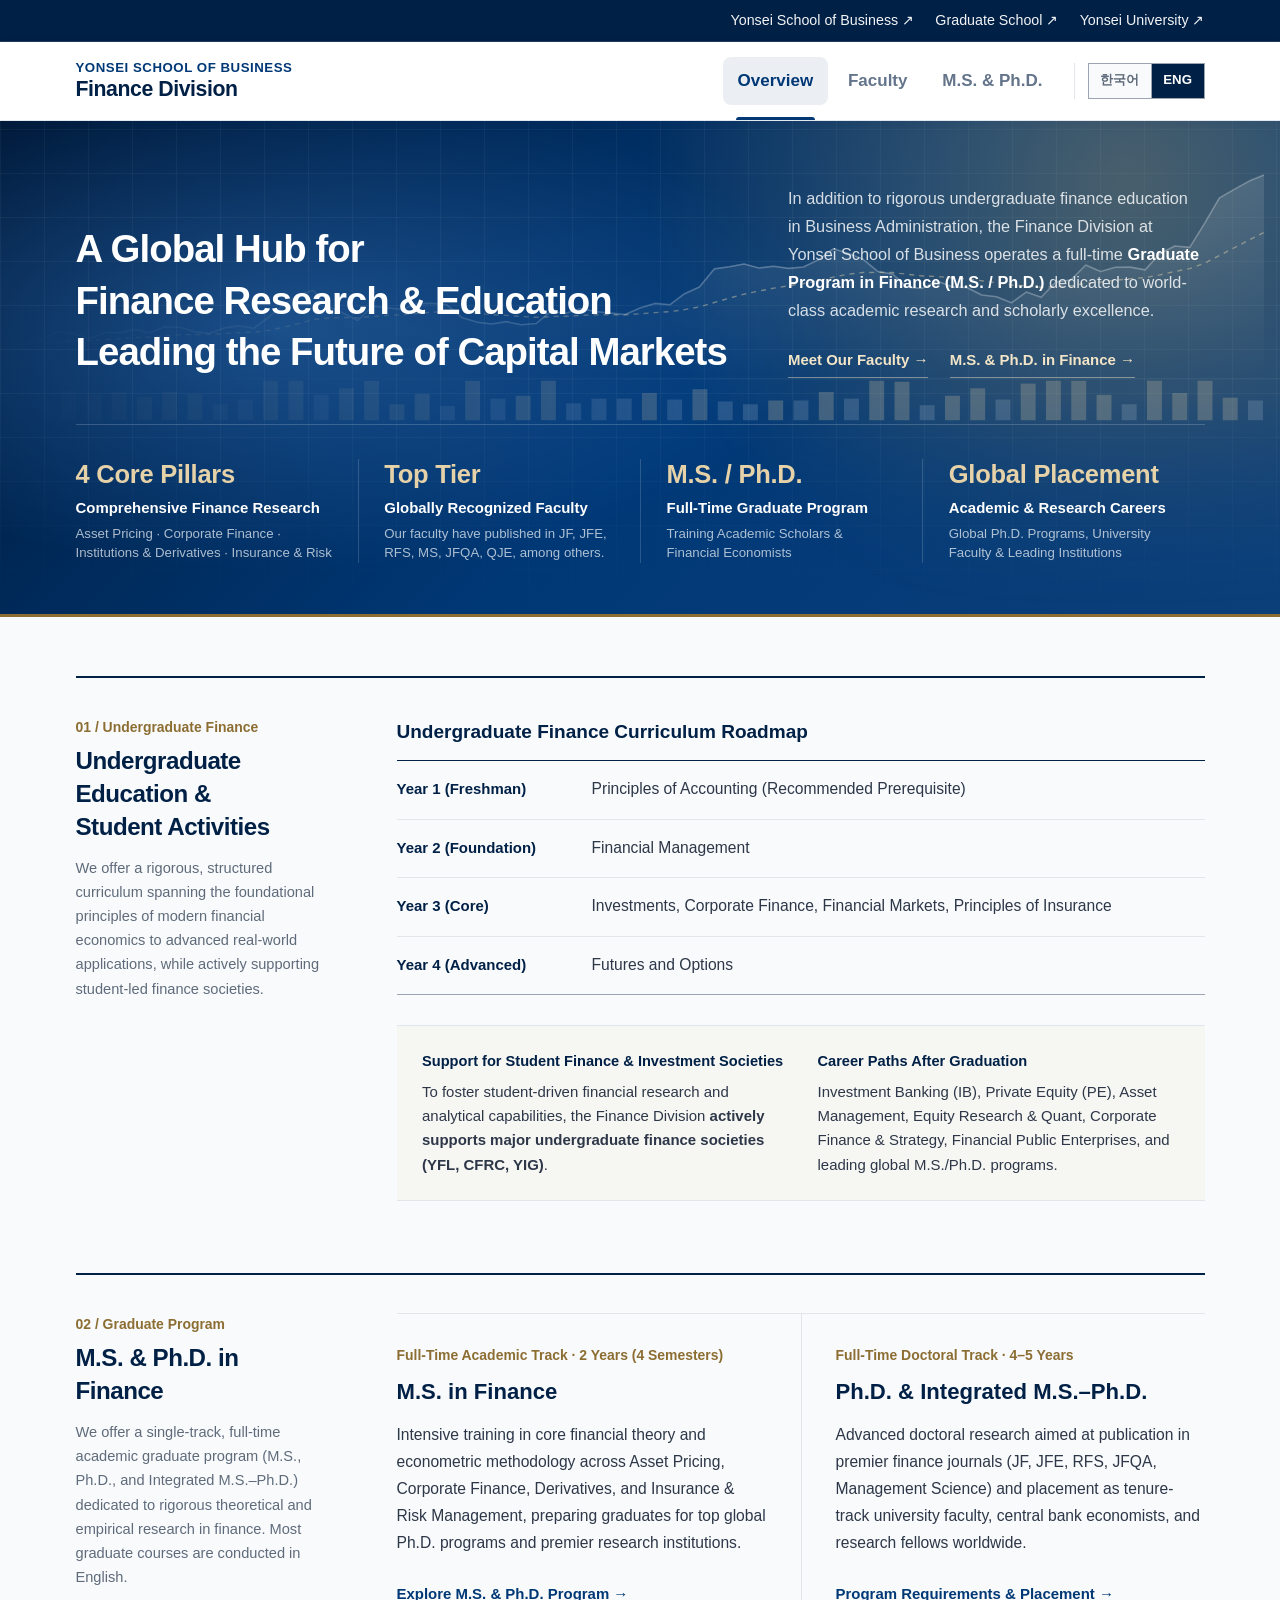
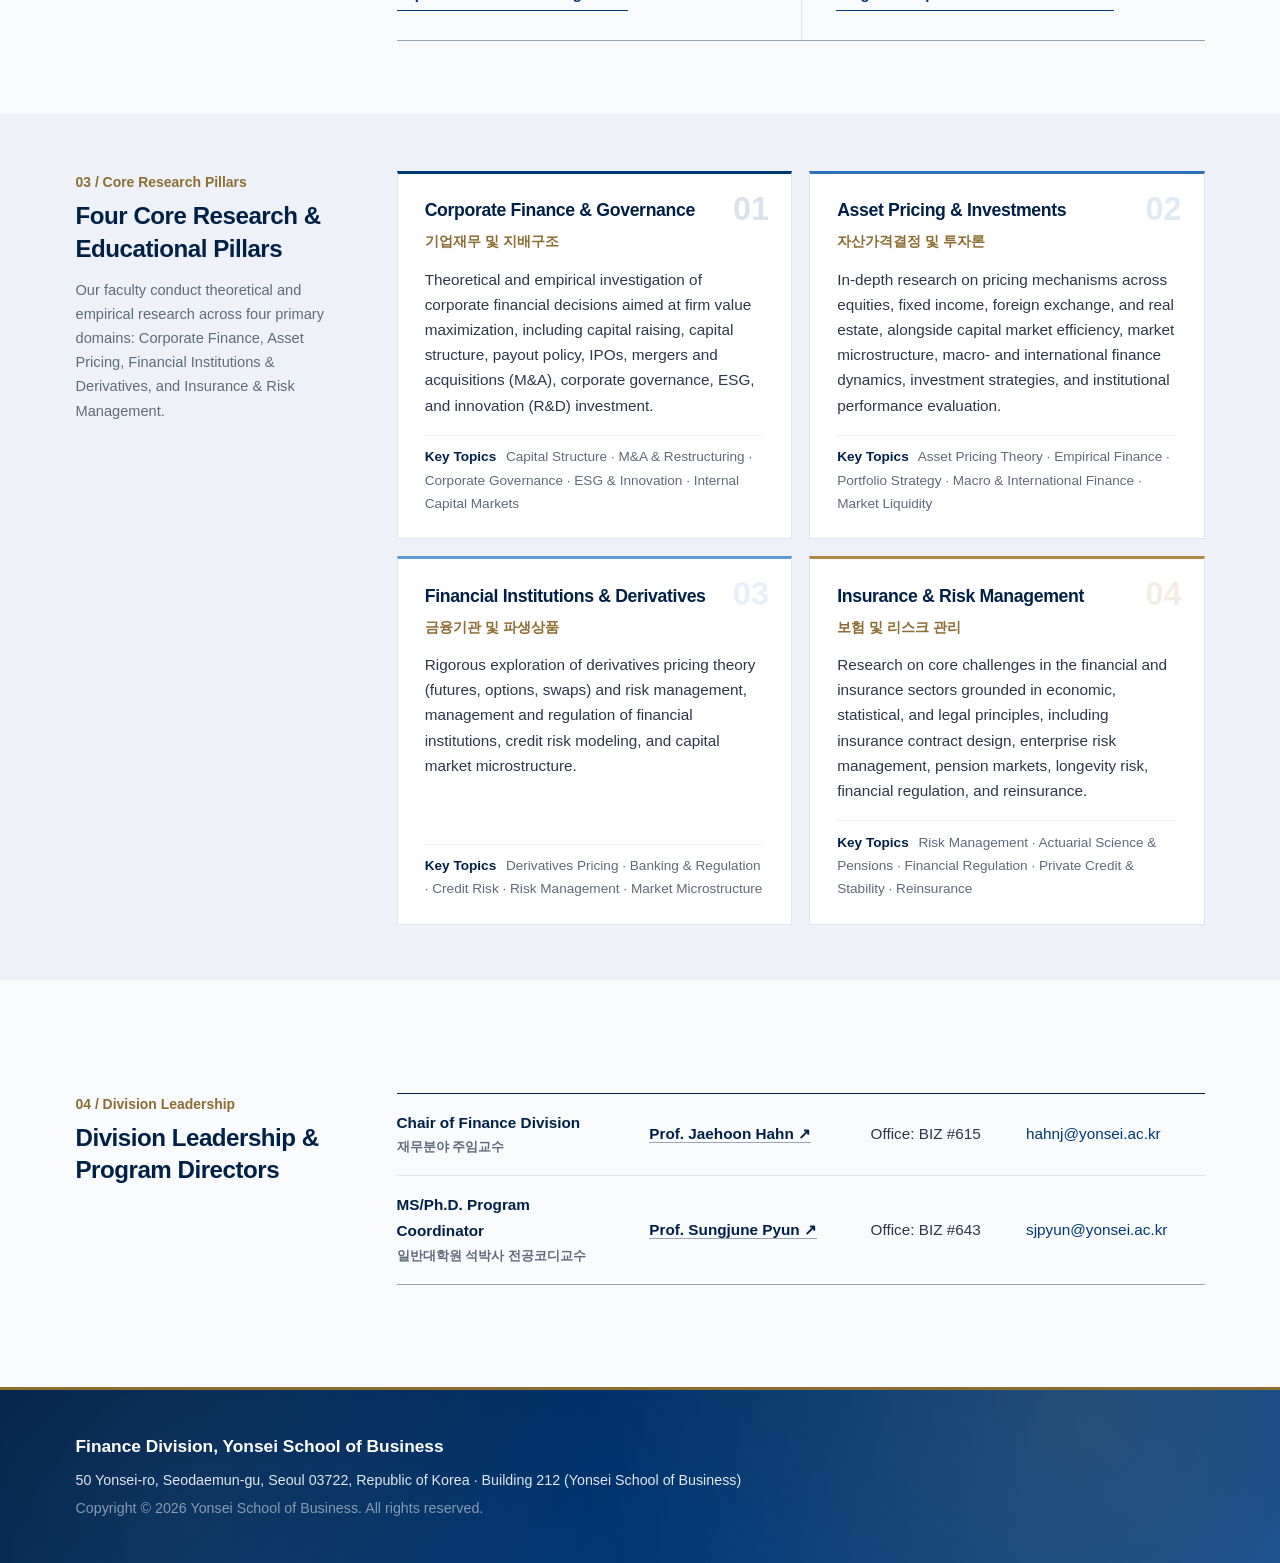
==== en/index.html @ c9956559 "Add files via upload" ====
<!DOCTYPE html>
<html lang="en">
<head>
  <meta charset="UTF-8" />
  <meta name="viewport" content="width=device-width, initial-scale=1.0" />
  <title>Finance Division | Yonsei School of Business (Yonsei University)</title>
  <meta name="description" content="Official portal of the Finance Division at Yonsei School of Business (Yonsei University) — World-class finance research, faculty directory, and full-time M.S. &amp; Ph.D. in Finance (MS Finance Yonsei)." />
  <meta name="keywords" content="Yonsei Finance Division, Yonsei School of Business Finance, MS Finance Yonsei, Yonsei MS in Finance, Yonsei Finance PhD, Finance Faculty Yonsei" />
  <meta name="naver-site-verification" content="b6fb8267f74a9ab36b6c451a6a168d857f753bd6" />
  <link rel="canonical" href="https://finance.yonsei.ac.kr/en/" />
  <link rel="alternate" hreflang="ko" href="https://finance.yonsei.ac.kr/" />
  <link rel="alternate" hreflang="en" href="https://finance.yonsei.ac.kr/en/" />
  <link rel="alternate" hreflang="x-default" href="https://finance.yonsei.ac.kr/" />
  <link rel="icon" type="image/png" href="../images/logo.png" />
  <link rel="apple-touch-icon" href="../images/logo.png" />
  <meta property="og:type" content="website" />
  <meta property="og:site_name" content="Finance Division · Yonsei School of Business" />
  <meta property="og:title" content="Finance Division | Yonsei School of Business (Yonsei University)" />
  <meta property="og:description" content="Official portal of the Finance Division at Yonsei School of Business — Finance Faculty Directory and M.S. &amp; Ph.D. in Finance." />
  <meta property="og:url" content="https://finance.yonsei.ac.kr/en/" />
  <meta property="og:image" content="https://finance.yonsei.ac.kr/images/logo.png" />
  <meta property="og:locale" content="en_US" />
  <meta property="og:locale:alternate" content="ko_KR" />
  <meta name="twitter:card" content="summary" />
  <meta name="twitter:title" content="Finance Division | Yonsei School of Business" />
  <meta name="twitter:description" content="Official portal of the Finance Division at Yonsei School of Business — Faculty and M.S. &amp; Ph.D. in Finance." />
  <meta name="twitter:image" content="https://finance.yonsei.ac.kr/images/logo.png" />
  <link rel="stylesheet" href="https://cdn.jsdelivr.net/gh/orioncactus/pretendard@v1.3.9/dist/web/variable/pretendardvariable-dynamic-subset.min.css" />
  <link rel="stylesheet" href="../assets/style.css?v=20261025-2" />
  <script type="application/ld+json">
{
  "@context": "https://schema.org",
  "@type": "EducationalOrganization",
  "@id": "https://finance.yonsei.ac.kr/#organization",
  "name": "연세대학교 경영대학 재무분야 (Finance Division, Yonsei School of Business)",
  "alternateName": [
    "Yonsei Finance Division",
    "Department of Finance, Yonsei School of Business",
    "연세대학교 경영대학 재무전공",
    "연세대 재무분야"
  ],
  "url": "https://finance.yonsei.ac.kr/",
  "logo": "https://finance.yonsei.ac.kr/images/logo.png",
  "address": {
    "@type": "PostalAddress",
    "streetAddress": "연세로 50 연세대학교 경영관(212동)",
    "addressLocality": "서대문구",
    "addressRegion": "서울특별시",
    "postalCode": "03722",
    "addressCountry": "KR"
  },
  "parentOrganization": {
    "@type": "CollegeOrUniversity",
    "name": "연세대학교 경영대학 (Yonsei School of Business)",
    "url": "https://ysb.yonsei.ac.kr"
  }
}
  </script>
</head>
<body>

  <!-- Top Utility Bar -->
  <div class="utility-bar">
    <div class="utility-container">
      <div class="utility-links">
        <a href="https://ysb.yonsei.ac.kr" target="_blank" rel="noopener">Yonsei School of Business ↗</a>
        <a href="https://ysb.yonsei.ac.kr/ysb/ms-phd/major.do" target="_blank" rel="noopener">Graduate School ↗</a>
        <a href="https://www.yonsei.ac.kr" target="_blank" rel="noopener">Yonsei University ↗</a>
      </div>
    </div>
  </div>

  <!-- Main Header & Navigation -->
  <header class="site-header">
    <div class="header-container">
      <a href="index.html" class="brand">
        <img src="../images/logo.png" alt="Yonsei School of Business Logo" class="brand-logo" onerror="this.style.display='none'" />
        <div class="brand-text">
          <span class="brand-school">Yonsei School of Business</span>
          <span class="brand-dept">Finance Division</span>
        </div>
      </a>

      <nav class="main-nav" aria-label="Main Navigation">
        <a href="index.html" class="nav-link active">Overview</a>
        <a href="faculty/index.html" class="nav-link">Faculty</a>
        <a href="ms-finance/index.html" class="nav-link">M.S. &amp; Ph.D.</a>
        <div class="header-lang-switch">
          <div class="lang-toggle-group" role="navigation" aria-label="Language Switcher">
            <a href="../index.html" class="lang-btn" id="btn-lang-ko" hreflang="ko">한국어</a>
            <a href="index.html" class="lang-btn active" id="btn-lang-en" hreflang="en">ENG</a>
          </div>
        </div>
      </nav>
    </div>
  </header>

  <!-- English Hero Banner -->
  <section id="hero-en" class="editorial-hero view-section active" lang="en">
    <div class="editorial-hero-inner">
      <div class="editorial-hero-grid">
        <div>
          <h1 class="hero-headline">
            A Global Hub for<br />Finance Research &amp; Education<br />Leading the Future of Capital Markets
          </h1>
        </div>
        <div>
          <p class="hero-lead">
            In addition to rigorous undergraduate finance education in Business Administration, the Finance Division at Yonsei School of Business operates a full-time
            <strong>Graduate Program in Finance (M.S. / Ph.D.)</strong> dedicated to world-class academic research and scholarly excellence.
          </p>
          <div class="hero-links">
            <a href="faculty/index.html" class="hero-link-item">Meet Our Faculty →</a>
            <a href="ms-finance/index.html" class="hero-link-item">M.S. &amp; Ph.D. in Finance →</a>
          </div>
        </div>
      </div>

      <!-- 4 Core Highlights Ledger Bar -->
      <div class="hero-ledger" id="hero-stats-en">
      <div class="ledger-item">
        <div class="ledger-figure">4 Core Pillars</div>
        <div class="ledger-title">Comprehensive Finance Research</div>
        <div class="ledger-meta">Asset Pricing · Corporate Finance · Institutions & Derivatives · Insurance & Risk</div>
      </div>
      <div class="ledger-item">
        <div class="ledger-figure">Top Tier</div>
        <div class="ledger-title">Globally Recognized Faculty</div>
        <div class="ledger-meta">Our faculty have published in JF, JFE, RFS, MS, JFQA, QJE, among others.</div>
      </div>
      <div class="ledger-item">
        <div class="ledger-figure">M.S. / Ph.D.</div>
        <div class="ledger-title">Full-Time Graduate Program</div>
        <div class="ledger-meta">Training Academic Scholars & Financial Economists</div>
      </div>
      <div class="ledger-item">
        <div class="ledger-figure">Global Placement</div>
        <div class="ledger-title">Academic & Research Careers</div>
        <div class="ledger-meta">Global Ph.D. Programs, University Faculty & Leading Institutions</div>
      </div></div>
    </div>
  </section>

  <!-- Main Content -->
  <main class="main-content">
    <div id="home-en" class="view-section active" lang="en">

      <!-- 01. Undergraduate Finance -->
      <section class="editorial-section">
        <div class="section-sidebar">
          <span class="section-num">01 / Undergraduate Finance</span>
          <h2 class="section-heading">Undergraduate Education &amp;<br />Student Activities</h2>
          <p class="section-note">
            We offer a rigorous, structured curriculum spanning the foundational principles of modern financial economics to advanced real-world applications, while actively supporting student-led finance societies.
          </p>
        </div>

        <div class="section-body">
          <h3 style="font-family:var(--font-serif); font-size:1.12rem; font-weight:700; color:var(--yonsei-navy); margin-bottom:0.65rem;">
            Undergraduate Finance Curriculum Roadmap
          </h3>
          <table class="curriculum-ledger">
            <tbody>
              <tr>
                <th>Year 1 (Freshman)</th>
                <td>Principles of Accounting (Recommended Prerequisite)</td>
              </tr>
              <tr>
                <th>Year 2 (Foundation)</th>
                <td>Financial Management</td>
              </tr>
              <tr>
                <th>Year 3 (Core)</th>
                <td>Investments, Corporate Finance, Financial Markets, Principles of Insurance</td>
              </tr>
              <tr>
                <th>Year 4 (Advanced)</th>
                <td>Futures and Options</td>
              </tr>
            </tbody>
          </table>

          <div class="ug-meta-grid">
            <div>
              <div class="ug-meta-title">Support for Student Finance &amp; Investment Societies</div>
              <p class="ug-meta-text">
                To foster student-driven financial research and analytical capabilities, the Finance Division <strong>actively supports major undergraduate finance societies (YFL, CFRC, YIG)</strong>.
              </p>
            </div>
            <div>
              <div class="ug-meta-title">Career Paths After Graduation</div>
              <p class="ug-meta-text">
                Investment Banking (IB), Private Equity (PE), Asset Management, Equity Research &amp; Quant, Corporate Finance &amp; Strategy, Financial Public Enterprises, and leading global M.S./Ph.D. programs.
              </p>
            </div>
          </div>
        </div>
      </section>

      <!-- 02. Graduate Program in Finance -->
      <section class="editorial-section">
        <div class="section-sidebar">
          <span class="section-num">02 / Graduate Program</span>
          <h2 class="section-heading">M.S. &amp; Ph.D. in Finance</h2>
          <p class="section-note">
            We offer a single-track, full-time academic graduate program (M.S., Ph.D., and Integrated M.S.–Ph.D.) dedicated to rigorous theoretical and empirical research in finance. Most graduate courses are conducted in English.
          </p>
        </div>

        <div class="section-body">
          <div class="grad-split">
            <div class="grad-col">
              <div>
                <div class="grad-track-label">Full-Time Academic Track · 2 Years (4 Semesters)</div>
                <h3 class="grad-title">M.S. in Finance</h3>
                <p class="grad-desc">
                  Intensive training in core financial theory and econometric methodology across Asset Pricing, Corporate Finance, Derivatives, and Insurance &amp; Risk Management, preparing graduates for top global Ph.D. programs and premier research institutions.
                </p>
              </div>
              <div>
                <a href="ms-finance/index.html" class="editorial-link">Explore M.S. &amp; Ph.D. Program →</a>
              </div>
            </div>

            <div class="grad-col">
              <div>
                <div class="grad-track-label">Full-Time Doctoral Track · 4–5 Years</div>
                <h3 class="grad-title">Ph.D. &amp; Integrated M.S.–Ph.D.</h3>
                <p class="grad-desc">
                  Advanced doctoral research aimed at publication in premier finance journals (JF, JFE, RFS, JFQA, Management Science) and placement as tenure-track university faculty, central bank economists, and research fellows worldwide.
                </p>
              </div>
              <div>
                <a href="ms-finance/index.html" class="editorial-link">Program Requirements &amp; Placement →</a>
              </div>
            </div>
          </div>
        </div>
      </section>

      <!-- 03. Core Research Pillars -->
      <section class="editorial-section section-band">
        <div class="section-sidebar">
          <span class="section-num">03 / Core Research Pillars</span>
          <h2 class="section-heading">Four Core Research &amp;<br />Educational Pillars</h2>
          <p class="section-note">
            Our faculty conduct theoretical and empirical research across four primary domains: Corporate Finance, Asset Pricing, Financial Institutions &amp; Derivatives, and Insurance &amp; Risk Management.
          </p>
        </div>

        <div class="section-body">
          <div class="pillars-matrix" id="research-pillars-en">
      <div class="pillar-cell">
        <div>
          <h3 class="pillar-cell-title">Corporate Finance & Governance</h3>
          <div class="pillar-cell-en">기업재무 및 지배구조</div>
          <p class="pillar-cell-desc">Theoretical and empirical investigation of corporate financial decisions aimed at firm value maximization, including capital raising, capital structure, payout policy, IPOs, mergers and acquisitions (M&A), corporate governance, ESG, and innovation (R&D) investment.</p>
        </div>
        <div class="pillar-keywords">
          <strong>Key Topics</strong> Capital Structure · M&A & Restructuring · Corporate Governance · ESG & Innovation · Internal Capital Markets
        </div>
      </div>
      <div class="pillar-cell">
        <div>
          <h3 class="pillar-cell-title">Asset Pricing & Investments</h3>
          <div class="pillar-cell-en">자산가격결정 및 투자론</div>
          <p class="pillar-cell-desc">In-depth research on pricing mechanisms across equities, fixed income, foreign exchange, and real estate, alongside capital market efficiency, market microstructure, macro- and international finance dynamics, investment strategies, and institutional performance evaluation.</p>
        </div>
        <div class="pillar-keywords">
          <strong>Key Topics</strong> Asset Pricing Theory · Empirical Finance · Portfolio Strategy · Macro & International Finance · Market Liquidity
        </div>
      </div>
      <div class="pillar-cell">
        <div>
          <h3 class="pillar-cell-title">Financial Institutions & Derivatives</h3>
          <div class="pillar-cell-en">금융기관 및 파생상품</div>
          <p class="pillar-cell-desc">Rigorous exploration of derivatives pricing theory (futures, options, swaps) and risk management, management and regulation of financial institutions, credit risk modeling, and capital market microstructure.</p>
        </div>
        <div class="pillar-keywords">
          <strong>Key Topics</strong> Derivatives Pricing · Banking & Regulation · Credit Risk · Risk Management · Market Microstructure
        </div>
      </div>
      <div class="pillar-cell">
        <div>
          <h3 class="pillar-cell-title">Insurance & Risk Management</h3>
          <div class="pillar-cell-en">보험 및 리스크 관리</div>
          <p class="pillar-cell-desc">Research on core challenges in the financial and insurance sectors grounded in economic, statistical, and legal principles, including insurance contract design, enterprise risk management, pension markets, longevity risk, financial regulation, and reinsurance.</p>
        </div>
        <div class="pillar-keywords">
          <strong>Key Topics</strong> Risk Management · Actuarial Science & Pensions · Financial Regulation · Private Credit & Stability · Reinsurance
        </div>
      </div></div>
        </div>
      </section>

      <!-- 04. Division Leadership -->
      <section class="editorial-section" style="margin-bottom: 1rem;">
        <div class="section-sidebar">
          <span class="section-num">04 / Division Leadership</span>
          <h2 class="section-heading">Division Leadership &amp;<br />Program Directors</h2>
        </div>

        <div class="section-body">
          <table class="leadership-table">
            <tbody id="leadership-tbody-en">
      <tr>
        <th>
          Chair of Finance Division
          <span>재무분야 주임교수</span>
        </th>
        <td style="font-weight:700; color:var(--yonsei-navy);">
          <a href="https://ysb.yonsei.ac.kr/ysb/faculty/finance.do?mode=view&articleNo=22024" target="_blank" rel="noopener" style="border-bottom:1px solid var(--rule-medium);">Prof. Jaehoon Hahn ↗</a>
        </td>
        <td>Office: BIZ #615</td>
        <td><a href="javascript:void(0)" class="eml-protect" data-u="aGFobmo=" data-d="eW9uc2VpLmFjLmty" style="color:var(--yonsei-blue);" title="Send Email"><span class="eml-text">Email</span></a></td>
      </tr>
      <tr>
        <th>
          MS/Ph.D. Program Coordinator
          <span>일반대학원 석박사 전공코디교수</span>
        </th>
        <td style="font-weight:700; color:var(--yonsei-navy);">
          <a href="https://sjpyun.github.io/" target="_blank" rel="noopener" style="border-bottom:1px solid var(--rule-medium);">Prof. Sungjune Pyun ↗</a>
        </td>
        <td>Office: BIZ #643</td>
        <td><a href="javascript:void(0)" class="eml-protect" data-u="c2pweXVu" data-d="eW9uc2VpLmFjLmty" style="color:var(--yonsei-blue);" title="Send Email"><span class="eml-text">Email</span></a></td>
      </tr></tbody>
          </table>
        </div>
      </section>

    </div>
  </main>

  <!-- Footer -->
  <footer class="site-footer">
    <div class="footer-container">
      <div>
        <div style="font-family:var(--font-serif); font-size:1.02rem; font-weight:700; color:#ffffff; margin-bottom:0.35rem;">
          Finance Division, Yonsei School of Business
        </div>
        <p style="margin-bottom:0.2rem;">50 Yonsei-ro, Seodaemun-gu, Seoul 03722, Republic of Korea · Building 212 (Yonsei School of Business)</p>
        <p style="color:rgba(255,255,255,0.5);">Copyright © 2026 Yonsei School of Business. All rights reserved.</p>
      </div>
    </div>
  </footer>

  <script src="../assets/data.js?v=20261025-2"></script>
  <script src="../assets/app.js?v=20261025-2"></script>
</body>
</html>
---- assets/style.css ----
/* ==========================================================================
   연세대학교 경영대학 재무분야 (Yonsei School of Business - Finance Division)
   Authentic Academic & Editorial Design System
   ========================================================================== */

:root {
  --yonsei-navy: #002046;
  --yonsei-blue: #003876;
  --yonsei-blue-muted: #1d4f82;
  --yonsei-gold: #8c6d32;
  --yonsei-gold-border: #c5b38a;
  --yonsei-gold-bg: #f9f7f2;

  --bg-paper: #f8fafc;
  --bg-warm: #f6f6f3;
  --bg-tint: #f1f4f8;

  --text-ink: #111827;
  --text-body: #2d3748;
  --text-muted: #5f6b7a;
  --text-light: #7b8794;

  --rule-heavy: #002046;
  --rule-medium: #9aa5b1;
  --rule-light: #e2e6ea;

  --font-sans: "Pretendard Variable", Pretendard, -apple-system, BlinkMacSystemFont, "Malgun Gothic", sans-serif;
  --font-serif: "Pretendard Variable", Pretendard, -apple-system, BlinkMacSystemFont, "Malgun Gothic", sans-serif;
  --font-en-serif: "Pretendard Variable", Pretendard, -apple-system, BlinkMacSystemFont, "Malgun Gothic", sans-serif;
  --font-mono: "SFMono-Regular", Consolas, "Liberation Mono", Menlo, monospace;

  --max-width: 1180px;
}

* {
  box-sizing: border-box;
  margin: 0;
  padding: 0;
}

html {
  scroll-behavior: smooth;
  font-size: 17px;
}

body {
  font-family: var(--font-sans);
  color: var(--text-ink);
  background-color: var(--bg-paper);
  line-height: 1.72;
  -webkit-font-smoothing: antialiased;
  word-break: keep-all;
}

a {
  color: inherit;
  text-decoration: none;
}

ul, ol {
  list-style: none;
}

/* --------------------------------------------------------------------------
   Version Switcher Banner (비교 확인용 상단 안내 바)
   -------------------------------------------------------------------------- */
.design-preview-bar {
  background: #1a1f2c;
  color: #e2e8f0;
  font-size: 0.78rem;
  padding: 0.4rem 1.5rem;
  border-bottom: 1px solid #2d3748;
}

.design-preview-inner {
  max-width: var(--max-width);
  margin: 0 auto;
  display: flex;
  justify-content: space-between;
  align-items: center;
  flex-wrap: wrap;
  gap: 0.5rem;
  white-space: nowrap;
}

.design-switch-links {
  display: flex;
  align-items: center;
  gap: 0.75rem;
}

.design-switch-links a {
  color: #cbd5e1;
  padding: 0.15rem 0.55rem;
  border: 1px solid rgba(255, 255, 255, 0.2);
  font-size: 0.75rem;
}

.design-switch-links a.active {
  background: #ffffff;
  color: #111827;
  font-weight: 700;
  border-color: #ffffff;
}

/* --------------------------------------------------------------------------
   1. Top Institutional Utility Bar
   -------------------------------------------------------------------------- */
.utility-bar {
  background-color: var(--yonsei-navy);
  color: rgba(255, 255, 255, 0.82);
  font-size: 0.84rem;
  border-bottom: 1px solid rgba(255, 255, 255, 0.12);
}

.utility-container {
  max-width: var(--max-width);
  margin: 0 auto;
  padding: 0.48rem 1.5rem;
  display: flex;
  justify-content: flex-end;
  align-items: center;
  flex-wrap: wrap;
  gap: 0.5rem;
  white-space: nowrap;
}

.utility-links {
  display: flex;
  gap: 1.25rem;
  flex-wrap: wrap;
  margin-left: auto;
}

.utility-links a {
  color: rgba(255, 255, 255, 0.95);
  transition: color 0.15s ease;
  font-weight: 500;
}

.utility-links a:hover {
  color: #ffffff;
  text-decoration: underline;
}

/* --------------------------------------------------------------------------
   2. Main Header & Navigation (Aligned with Option A)
   -------------------------------------------------------------------------- */
.site-header {
  background: rgba(255, 255, 255, 0.95);
  backdrop-filter: blur(12px);
  border-bottom: 1px solid var(--border-color, #e2e8f0);
  box-shadow: 0 2px 12px rgba(0, 34, 75, 0.05);
  position: sticky;
  top: 0;
  z-index: 100;
}

.header-container {
  max-width: var(--max-width);
  margin: 0 auto;
  padding: 0.875rem 1.5rem;
  display: flex;
  justify-content: space-between;
  align-items: center;
  gap: 1rem;
}

.brand {
  display: flex;
  align-items: center;
  gap: 0.875rem;
  flex-shrink: 0;
}

.brand-logo {
  height: 52px;
  width: auto;
  object-fit: contain;
}

.brand-text {
  display: flex;
  flex-direction: column;
  justify-content: center;
  gap: 0.08rem;
}

.brand-school {
  font-family: inherit;
  font-size: 0.78rem;
  font-weight: 600;
  line-height: 1.15;
  color: var(--yonsei-blue);
  letter-spacing: 0.04em;
  text-transform: uppercase;
  white-space: nowrap;
}

.brand-dept {
  font-family: inherit;
  font-size: 1.25rem;
  font-weight: 800;
  line-height: 1.15;
  color: var(--yonsei-navy);
  letter-spacing: -0.02em;
  display: flex;
  align-items: center;
  gap: 0.5rem;
  white-space: nowrap;
}

.main-nav {
  display: flex;
  align-items: center;
  gap: 0.35rem;
}

.nav-link {
  font-family: inherit;
  font-size: 1rem;
  font-weight: 600;
  color: var(--text-secondary, #64748b);
  padding: 0.55rem 0.85rem;
  white-space: nowrap;
  border-radius: 8px;
  border-bottom: none;
  cursor: pointer;
  transition: all 0.2s cubic-bezier(0.16, 1, 0.3, 1);
  position: relative;
  display: inline-flex;
  align-items: center;
}

.nav-link:hover {
  color: var(--yonsei-blue);
  background: var(--bg-card, #f1f5f9);
}

.nav-link.active {
  color: var(--yonsei-blue);
  background: rgba(0, 56, 118, 0.08);
  font-weight: 700;
}

.nav-link.active::after {
  content: "";
  position: absolute;
  bottom: -0.875rem;
  left: 0.75rem;
  right: 0.75rem;
  height: 3px;
  background: var(--yonsei-blue);
  border-radius: 3px 3px 0 0;
}

/* --------------------------------------------------------------------------
   3. Architectural Hero & Ledger Strip (Main Page)
   -------------------------------------------------------------------------- */
.editorial-hero {
  background: linear-gradient(135deg, var(--yonsei-navy) 0%, var(--yonsei-blue) 60%, #0d4a8f 100%);
  color: #ffffff;
  border-bottom: 3px solid var(--yonsei-gold);
  position: relative;
  overflow: hidden;
}

.editorial-hero::before {
  content: "";
  position: absolute;
  inset: 0;
  background: radial-gradient(circle at 85% 20%, rgba(180, 151, 90, 0.22), transparent 45%),
              radial-gradient(circle at 15% 80%, rgba(255, 255, 255, 0.08), transparent 40%);
  pointer-events: none;
}

.editorial-hero-inner {
  max-width: var(--max-width);
  margin: 0 auto;
  padding: 3.75rem 1.5rem 3rem;
  position: relative;
  z-index: 1;
}

.editorial-hero-grid {
  display: grid;
  grid-template-columns: 1.35fr 0.85fr;
  gap: 3rem;
  align-items: end;
  padding-bottom: 2.75rem;
  border-bottom: 1px solid rgba(255, 255, 255, 0.18);
}

.hero-headline {
  font-family: var(--font-serif);
  font-size: clamp(1.85rem, 3vw, 2.55rem);
  font-weight: 700;
  line-height: 1.34;
  letter-spacing: -0.025em;
  color: #ffffff;
}

.hero-lead {
  font-size: 0.96rem;
  color: rgba(255, 255, 255, 0.82);
  line-height: 1.72;
  margin-bottom: 1.35rem;
}

.hero-lead strong {
  color: #ffffff;
  font-weight: 600;
}

.hero-links {
  display: flex;
  flex-wrap: wrap;
  gap: 1.25rem;
  font-size: 0.88rem;
  font-weight: 600;
}

.hero-link-item {
  color: #f3e5c8;
  padding-bottom: 0.2rem;
  border-bottom: 1px solid rgba(243, 229, 200, 0.45);
  transition: border-color 0.15s ease, color 0.15s ease;
}

.hero-link-item:hover {
  color: #ffffff;
  border-bottom-color: #ffffff;
}

/* 4-Column Typographic Ledger Strip (Replaces Glassmorphism Boxes) */
.hero-ledger {
  display: grid;
  grid-template-columns: repeat(4, 1fr);
  padding-top: 2rem;
}


.ledger-item {
  padding-right: 1.5rem;
  padding-left: 1.5rem;
  border-left: 1px solid rgba(255, 255, 255, 0.16);
}

.ledger-item:first-child {
  padding-left: 0;
  border-left: none;
}

.ledger-figure {
  font-family: var(--font-en-serif);
  font-size: 1.5rem;
  font-weight: 600;
  color: #e6d2a8;
  line-height: 1.2;
  margin-bottom: 0.3rem;
  letter-spacing: -0.01em;
}

.ledger-title {
  font-size: 0.88rem;
  font-weight: 700;
  color: #ffffff;
  margin-bottom: 0.2rem;
}

.ledger-meta {
  font-size: 0.78rem;
  color: rgba(255, 255, 255, 0.68);
  line-height: 1.45;
}

/* --------------------------------------------------------------------------
   4. Main Content Layout & Asymmetric Editorial Sections
   -------------------------------------------------------------------------- */
.main-content {
  max-width: var(--max-width);
  margin: 0 auto;
  padding: 3.5rem 1.5rem 5rem;
}

/* Asymmetric 2-Column Editorial Section */
.editorial-section {
  border-top: 2px solid var(--yonsei-navy);
  padding-top: 2.25rem;
  margin-bottom: 4.25rem;
  display: grid;
  grid-template-columns: 270px 1fr;
  gap: 3rem;
}

.editorial-section.thin-rule {
  border-top: 1px solid var(--rule-medium);
}

.section-sidebar {
  padding-right: 1rem;
}

.section-num {
  font-family: var(--font-en-serif);
  font-size: 0.82rem;
  font-weight: 600;
  color: var(--yonsei-gold);
  display: block;
  margin-bottom: 0.3rem;
}

.section-heading {
  font-family: var(--font-serif);
  font-size: 1.42rem;
  font-weight: 700;
  color: var(--yonsei-navy);
  line-height: 1.35;
  letter-spacing: -0.02em;
  margin-bottom: 0.75rem;
}

.section-note {
  font-size: 0.86rem;
  color: var(--text-muted);
  line-height: 1.65;
}

.section-body {
  min-width: 0;
}

/* Page Title Header for Subpages (Faculty, MS/PhD, FMBA) */
.page-masthead {
  border-bottom: 2px solid var(--yonsei-navy);
  padding-bottom: 1.75rem;
  margin-bottom: 2.75rem;
}

.page-kicker {
  font-family: var(--font-en-serif);
  font-size: 0.88rem;
  font-weight: 600;
  color: var(--yonsei-gold);
  margin-bottom: 0.35rem;
}

.page-title {
  font-family: var(--font-serif);
  font-size: clamp(1.75rem, 2.5vw, 2.25rem);
  font-weight: 700;
  color: var(--yonsei-navy);
  letter-spacing: -0.02em;
  line-height: 1.3;
}

.page-intro {
  margin-top: 0.85rem;
  font-size: 0.98rem;
  color: var(--text-body);
  max-width: 880px;
  line-height: 1.72;
}

/* --------------------------------------------------------------------------
   5. Undergraduate Curriculum Ledger & Student Societies
   -------------------------------------------------------------------------- */
.curriculum-ledger {
  width: 100%;
  border-collapse: collapse;
  border-top: 1px solid var(--yonsei-navy);
  border-bottom: 1px solid var(--rule-medium);
  margin-bottom: 1.75rem;
}

.curriculum-ledger tr {
  border-bottom: 1px solid var(--rule-light);
}

.curriculum-ledger tr:last-child {
  border-bottom: none;
}

.curriculum-ledger th {
  width: 155px;
  text-align: left;
  padding: 0.9rem 1rem 0.9rem 0;
  font-size: 0.88rem;
  font-weight: 700;
  color: var(--yonsei-navy);
  vertical-align: top;
}

.curriculum-ledger td {
  padding: 0.9rem 0;
  font-size: 0.92rem;
  color: var(--text-body);
}

.ug-meta-grid {
  display: grid;
  grid-template-columns: 1fr 1fr;
  gap: 2rem;
  background: var(--bg-warm);
  border-top: 1px solid var(--rule-light);
  border-bottom: 1px solid var(--rule-light);
  padding: 1.35rem 1.5rem;
}

.ug-meta-title {
  font-size: 0.86rem;
  font-weight: 700;
  color: var(--yonsei-navy);
  margin-bottom: 0.35rem;
}

.ug-meta-text {
  font-size: 0.88rem;
  color: var(--text-body);
  line-height: 1.62;
}

/* --------------------------------------------------------------------------
   6. Graduate Program Split Columns (Main Page)
   -------------------------------------------------------------------------- */
.grad-split {
  display: grid;
  grid-template-columns: 1fr 1fr;
  border-top: 1px solid var(--rule-light);
  border-bottom: 1px solid var(--rule-medium);
}

.grad-col {
  padding: 1.75rem 2rem 1.75rem 0;
  display: flex;
  flex-direction: column;
  justify-content: space-between;
}

.grad-col + .grad-col {
  padding-left: 2rem;
  padding-right: 0;
  border-left: 1px solid var(--rule-light);
}

.grad-track-label {
  font-family: var(--font-en-serif);
  font-size: 0.82rem;
  font-weight: 600;
  color: var(--yonsei-gold);
  margin-bottom: 0.3rem;
}

.grad-title {
  font-family: var(--font-serif);
  font-size: 1.3rem;
  font-weight: 700;
  color: var(--yonsei-navy);
  margin-bottom: 0.65rem;
}

.grad-desc {
  font-size: 0.92rem;
  color: var(--text-body);
  line-height: 1.72;
  margin-bottom: 1.35rem;
}

/* Editorial Links & Buttons (Sharp Corners, Understated) */
.editorial-link {
  display: inline-flex;
  align-items: center;
  gap: 0.4rem;
  font-size: 0.88rem;
  font-weight: 700;
  color: var(--yonsei-blue);
  border-bottom: 1px solid var(--yonsei-blue);
  padding-bottom: 0.15rem;
  width: fit-content;
  transition: color 0.15s ease, border-color 0.15s ease;
}

.editorial-link:hover {
  color: var(--yonsei-navy);
  border-bottom-color: var(--yonsei-navy);
}

.btn-editorial {
  display: inline-flex;
  align-items: center;
  gap: 0.45rem;
  font-size: 0.85rem;
  font-weight: 600;
  padding: 0.55rem 1.05rem;
  border: 1px solid var(--yonsei-navy);
  background: var(--yonsei-navy);
  color: #ffffff;
  border-radius: 0;
  cursor: pointer;
  transition: background 0.15s ease, color 0.15s ease;
}

.btn-editorial:hover {
  background: var(--yonsei-blue);
  border-color: var(--yonsei-blue);
}

.btn-editorial-outline {
  display: inline-flex;
  align-items: center;
  gap: 0.4rem;
  font-size: 0.84rem;
  font-weight: 600;
  padding: 0.5rem 0.95rem;
  border: 1px solid var(--rule-medium);
  background: transparent;
  color: var(--text-ink);
  border-radius: 0;
  transition: border-color 0.15s ease, color 0.15s ease;
}

.btn-editorial-outline:hover {
  border-color: var(--yonsei-navy);
  color: var(--yonsei-navy);
}

/* --------------------------------------------------------------------------
   7. 4 Pillars Architectural Grid (2x2 Bordered Matrix)
   -------------------------------------------------------------------------- */
.pillars-matrix {
  display: grid;
  grid-template-columns: 1fr 1fr;
  border-top: 1px solid var(--yonsei-navy);
  border-bottom: 1px solid var(--rule-medium);
}

.pillar-cell {
  padding: 1.65rem 1.75rem 1.65rem 0;
  border-bottom: 1px solid var(--rule-light);
  display: flex;
  flex-direction: column;
  justify-content: space-between;
}

.pillar-cell:nth-child(even) {
  padding-left: 1.75rem;
  padding-right: 0;
  border-left: 1px solid var(--rule-light);
}

.pillar-cell:nth-last-child(-n+2) {
  border-bottom: none;
}

.pillar-cell-title {
  font-family: var(--font-serif);
  font-size: 1.15rem;
  font-weight: 700;
  color: var(--yonsei-navy);
  margin-bottom: 0.15rem;
}

.pillar-cell-en {
  font-family: var(--font-en-serif);
  font-size: 0.84rem;
  font-weight: 600;
  color: var(--yonsei-gold);
  margin-bottom: 0.75rem;
}

.pillar-cell-desc {
  font-size: 0.9rem;
  color: var(--text-body);
  line-height: 1.65;
  margin-bottom: 1rem;
}

.pillar-keywords {
  font-size: 0.8rem;
  color: var(--text-muted);
  border-top: 1px dotted var(--rule-light);
  padding-top: 0.55rem;
}

.pillar-keywords strong {
  color: var(--yonsei-navy);
  font-weight: 600;
  margin-right: 0.35rem;
}

/* --------------------------------------------------------------------------
   8. Division Leadership Roster
   -------------------------------------------------------------------------- */
.leadership-table {
  width: 100%;
  border-collapse: collapse;
  border-top: 1px solid var(--yonsei-navy);
  border-bottom: 1px solid var(--rule-medium);
}

.leadership-table tr {
  border-bottom: 1px solid var(--rule-light);
}

.leadership-table tr:last-child {
  border-bottom: none;
}

.leadership-table th {
  text-align: left;
  padding: 0.95rem 1rem 0.95rem 0;
  width: 240px;
  font-size: 0.9rem;
  font-weight: 700;
  color: var(--yonsei-navy);
}

.leadership-table th span {
  display: block;
  font-family: var(--font-en-serif);
  font-size: 0.78rem;
  font-weight: 400;
  font-weight: 600;
  color: var(--text-muted);
}

.leadership-table td {
  padding: 0.95rem 0.75rem;
  font-size: 0.9rem;
  color: var(--text-body);
}

/* --------------------------------------------------------------------------
   9. Faculty Directory (Editorial Academic Roster)
   -------------------------------------------------------------------------- */
.faculty-toolbar {
  display: flex;
  justify-content: space-between;
  align-items: flex-end;
  padding-bottom: 0.85rem;
  border-bottom: 2px solid var(--yonsei-navy);
  margin-bottom: 0;
  flex-wrap: wrap;
  gap: 1rem;
}

.faculty-section-title {
  font-family: var(--font-serif);
  font-size: 1.3rem;
  font-weight: 700;
  color: var(--yonsei-navy);
}

.editorial-search {
  border: 1px solid var(--rule-medium);
  border-radius: 0;
  padding: 0.45rem 0.75rem;
  font-size: 0.86rem;
  font-family: var(--font-sans);
  width: 280px;
  color: var(--text-ink);
  background: var(--bg-paper);
}

.editorial-search:focus {
  outline: none;
  border-color: var(--yonsei-navy);
}

.faculty-roster {
  display: grid;
  grid-template-columns: 1fr 1fr;
  border-bottom: 1px solid var(--rule-medium);
  margin-bottom: 4rem;
}

.faculty-entry {
  display: grid;
  grid-template-columns: 108px 1fr;
  gap: 1.35rem;
  padding: 1.75rem 1.5rem 1.75rem 0;
  border-bottom: 1px solid var(--rule-light);
}

.faculty-entry:nth-child(even) {
  padding-left: 1.75rem;
  padding-right: 0;
  border-left: 1px solid var(--rule-light);
}

.faculty-portrait-link {
  display: block;
  width: 108px;
  height: 138px;
  background: var(--bg-warm);
  border: 1px solid var(--rule-light);
  overflow: hidden;
}

.faculty-portrait {
  width: 100%;
  height: 100%;
  object-fit: cover;
  object-position: top center;
  filter: contrast(1.02);
}

.faculty-body {
  display: flex;
  flex-direction: column;
  justify-content: space-between;
  min-width: 0;
}

.faculty-heading-line {
  display: flex;
  align-items: baseline;
  flex-wrap: wrap;
  gap: 0.45rem;
  margin-bottom: 0.2rem;
}

.faculty-name-ko {
  font-family: var(--font-serif);
  font-size: 1.18rem;
  font-weight: 700;
  color: var(--yonsei-navy);
}

.faculty-name-ko:hover {
  text-decoration: underline;
}

.faculty-name-en {
  font-family: var(--font-en-serif);
  font-size: 0.88rem;
  color: var(--text-muted);
}

.faculty-rank {
  font-size: 0.86rem;
  color: var(--text-muted);
}

.faculty-duty {
  font-size: 0.75rem;
  font-weight: 600;
  color: var(--yonsei-gold);
  border-left: 1px solid var(--rule-medium);
  padding-left: 0.45rem;
}

.faculty-phd {
  font-size: 0.88rem;
  color: var(--yonsei-blue-muted);
  font-weight: 500;
  margin-bottom: 0.5rem;
}

.faculty-bio {
  font-size: 0.85rem;
  color: var(--text-body);
  line-height: 1.58;
  margin-bottom: 0.55rem;
}

.faculty-fields {
  font-size: 0.88rem;
  color: var(--text-muted);
  margin-bottom: 0.6rem;
}

.faculty-fields strong {
  color: var(--text-ink);
  font-weight: 600;
}

.faculty-contact-row {
  display: flex;
  flex-wrap: wrap;
  gap: 0.85rem;
  font-size: 0.85rem;
  color: var(--text-muted);
  padding-top: 0.5rem;
  border-top: 1px dotted var(--rule-light);
  margin-bottom: 0.55rem;
}

.faculty-contact-row a {
  color: var(--yonsei-blue);
}

.faculty-contact-row a:hover {
  text-decoration: underline;
}

.faculty-links-row {
  display: flex;
  gap: 1rem;
  font-size: 0.86rem;
  font-weight: 600;
}

.faculty-links-row a {
  color: var(--yonsei-navy);
  border-bottom: 1px solid var(--rule-medium);
  padding-bottom: 0.08rem;
}

.faculty-links-row a:hover {
  color: var(--yonsei-blue);
  border-bottom-color: var(--yonsei-blue);
}

/* --------------------------------------------------------------------------
   10. Emeritus & Retired Faculty (Compact Editorial Cards)
   -------------------------------------------------------------------------- */
.emeritus-section-head {
  margin-top: 1.5rem;
  margin-bottom: 1.25rem;
}

.emeritus-section-intro {
  font-size: 0.95rem;
  color: var(--text-muted);
  line-height: 1.6;
  margin-top: 0.45rem;
  margin-bottom: 0;
}

.emeritus-cards-grid {
  display: grid;
  grid-template-columns: repeat(4, 1fr);
  gap: 1.25rem;
  margin-bottom: 4rem;
  align-items: stretch;
}

.emeritus-card {
  background: var(--bg-card, #ffffff);
  border: 1px solid var(--rule-light);
  border-top: 3px solid var(--yonsei-navy);
  padding: 0.85rem 1rem 0.7rem;
  display: flex;
  flex-direction: column;
  justify-content: space-between;
  border-radius: 2px;
  box-shadow: 0 1px 3px rgba(0, 0, 0, 0.02);
  transition: transform 0.15s ease, border-color 0.15s ease, box-shadow 0.15s ease;
  height: 100%;
  box-sizing: border-box;
}

.emeritus-card:hover {
  border-color: var(--yonsei-blue);
  box-shadow: 0 4px 14px rgba(0, 40, 85, 0.08);
}

.emeritus-card-name-row {
  display: flex;
  align-items: baseline;
  gap: 0.45rem;
  flex-wrap: wrap;
  min-height: 1.45rem;
  margin-bottom: 0.35rem;
}

.emeritus-card-name {
  font-family: var(--font-serif);
  font-size: 1.15rem;
  font-weight: 700;
  color: var(--yonsei-navy);
  text-decoration: none;
  line-height: 1.25;
}

.emeritus-card-name:hover {
  color: var(--yonsei-blue);
  text-decoration: underline;
}

.emeritus-card-name-en {
  font-family: var(--font-en-serif);
  font-size: 0.82rem;
  color: var(--text-muted);
}

.emeritus-card-body {
  font-size: 0.83rem;
  color: var(--text-muted);
  margin-top: 0.15rem;
  margin-bottom: 0.55rem;
  line-height: 1.4;
  height: 2.4rem;
  display: flex;
  flex-direction: column;
  justify-content: flex-start;
  overflow: hidden;
}

.emeritus-card-body span {
  display: block;
}

.emeritus-affil {
  font-size: 0.82rem;
  color: var(--text-muted);
}

.emeritus-card-footer {
  display: flex;
  align-items: center;
  justify-content: space-between;
  padding-top: 0.5rem;
  border-top: 1px solid var(--rule-light);
  font-size: 0.8rem;
  height: 1.9rem;
  box-sizing: border-box;
  gap: 0.45rem;
}

.emeritus-card-footer > div:first-child {
  overflow: hidden;
  text-overflow: ellipsis;
  white-space: nowrap;
  min-width: 0;
  flex: 1;
}

.emeritus-card-footer a.eml-protect {
  font-size: 0.78rem;
  display: inline-block;
  max-width: 100%;
  overflow: hidden;
  text-overflow: ellipsis;
  white-space: nowrap;
}

.emeritus-honor-tag {
  font-size: 0.74rem;
  font-weight: 600;
  color: var(--yonsei-navy);
  background: rgba(0, 40, 85, 0.06);
  border: 1px solid rgba(0, 40, 85, 0.15);
  padding: 0.1rem 0.4rem;
  border-radius: 2px;
  letter-spacing: -0.01em;
  white-space: nowrap;
  flex-shrink: 0;
}

/* --------------------------------------------------------------------------
   11. Academic Tables & Regulations (MS/Ph.D. & FMBA)
   -------------------------------------------------------------------------- */
.emeritus-grid-wrap {
  display: grid;
  grid-template-columns: 1fr 1fr;
  gap: 2rem;
  align-items: start;
}

.academic-table-wrap {
  width: 100%;
  overflow-x: auto;
}

.academic-table {
  width: 100%;
  border-collapse: collapse;
  border-top: 2px solid var(--yonsei-navy);
  border-bottom: 1px solid var(--yonsei-navy);
  font-size: 0.94rem;
}

.academic-table thead th {
  background: var(--bg-warm);
  color: var(--yonsei-navy);
  font-weight: 700;
  text-align: left;
  padding: 0.75rem 0.9rem;
  border-bottom: 1px solid var(--rule-medium);
  white-space: nowrap;
}

.academic-table tbody td {
  padding: 0.75rem 0.9rem;
  border-bottom: 1px solid var(--rule-light);
  color: var(--text-body);
  vertical-align: top;
}

.academic-table tbody tr:last-child td {
  border-bottom: none;
}

.code-cell {
  font-family: var(--font-mono);
  font-size: 0.83rem;
  font-weight: 600;
  color: var(--yonsei-blue);
}

/* 3-Column Degree Track Comparison Table/Grid */
.degree-columns {
  display: grid;
  grid-template-columns: repeat(3, 1fr);
  border-top: 2px solid var(--yonsei-navy);
  border-bottom: 1px solid var(--rule-medium);
}

.degree-col {
  padding: 1.65rem 1.5rem 1.65rem 0;
}

.degree-col + .degree-col {
  padding-left: 1.5rem;
  border-left: 1px solid var(--rule-light);
}

.degree-col:last-child {
  padding-right: 0;
}

.degree-col-title {
  font-family: var(--font-serif);
  font-size: 1.18rem;
  font-weight: 700;
  color: var(--yonsei-navy);
  margin-bottom: 0.9rem;
  padding-bottom: 0.6rem;
  border-bottom: 1px solid var(--rule-light);
}

.degree-dl {
  display: grid;
  grid-template-columns: 95px 1fr;
  row-gap: 0.45rem;
  font-size: 0.85rem;
  margin-bottom: 1rem;
  padding-bottom: 0.9rem;
  border-bottom: 1px dotted var(--rule-medium);
}

.degree-dl dt {
  color: var(--text-muted);
  font-weight: 600;
}

.degree-dl dd {
  color: var(--text-ink);
  font-weight: 500;
}

/* Classic Square Bullet List */
.editorial-list {
  display: flex;
  flex-direction: column;
  gap: 0.48rem;
}

.editorial-list li {
  position: relative;
  padding-left: 0.95rem;
  font-size: 0.88rem;
  color: var(--text-body);
  line-height: 1.6;
}

.editorial-list li::before {
  content: "▪";
  position: absolute;
  left: 0;
  top: 0;
  color: var(--yonsei-navy);
  font-size: 0.75rem;
}

/* Editorial Tabs (Regulations & Language Toggle) */
.editorial-tabs {
  display: inline-flex;
  border-bottom: 1px solid var(--rule-medium);
  margin-bottom: 1.5rem;
  gap: 1rem;
}

.editorial-tab-btn {
  background: none;
  border: none;
  border-bottom: 2px solid transparent;
  padding: 0.55rem 0.15rem;
  font-family: var(--font-sans);
  font-size: 0.92rem;
  font-weight: 600;
  color: var(--text-muted);
  cursor: pointer;
  margin-bottom: -1px;
}

.editorial-tab-btn:hover {
  color: var(--yonsei-navy);
}

.editorial-tab-btn.active {
  color: var(--yonsei-navy);
  font-weight: 700;
  border-bottom-color: var(--yonsei-navy);
}

.lang-switch-bar {
  display: flex;
  justify-content: space-between;
  align-items: center;
  padding-bottom: 0.85rem;
  margin-bottom: 2rem;
  border-bottom: 1px solid var(--rule-light);
  flex-wrap: wrap;
  gap: 1rem;
}

.lang-toggle-group {
  display: inline-flex;
  border: 1px solid var(--rule-medium);
}

.lang-btn {
  display: inline-flex;
  align-items: center;
  justify-content: center;
  text-decoration: none;
  background: var(--bg-paper);
  border: none;
  padding: 0.38rem 0.85rem;
  font-family: var(--font-sans);
  font-size: 0.8rem;
  font-weight: 600;
  color: var(--text-muted);
  cursor: pointer;
}

.lang-btn + .lang-btn {
  display: inline-flex;
  align-items: center;
  justify-content: center;
  text-decoration: none;
  border-left: 1px solid var(--rule-medium);
}

.lang-btn.active {
  background: var(--yonsei-navy);
  color: #ffffff;
}

.view-section {
  display: none;
}

.view-section.active {
  display: block;
}

.reg-block {
  padding: 1.25rem 0;
  border-bottom: 1px solid var(--rule-light);
}

.reg-block:first-of-type {
  padding-top: 0.5rem;
}

.reg-block:last-of-type {
  border-bottom: none;
  padding-bottom: 0;
}

.reg-block h4 {
  font-size: 0.98rem;
  font-weight: 700;
  color: var(--yonsei-navy);
  margin-bottom: 0.65rem;
}

/* Institutional Notice Box (Replaces Rounded Navy Callout) */
.institutional-callout {
  background: var(--bg-warm);
  border-top: 2px solid var(--yonsei-navy);
  border-bottom: 1px solid var(--rule-medium);
  padding: 1.5rem 1.75rem;
  display: flex;
  justify-content: space-between;
  align-items: center;
  flex-wrap: wrap;
  gap: 1.25rem;
}

/* FMBA Specific Specs Ledger */
.specs-ledger {
  display: grid;
  grid-template-columns: repeat(3, 1fr);
  border-top: 2px solid var(--yonsei-navy);
  border-bottom: 1px solid var(--rule-medium);
}

.spec-cell {
  padding: 1.25rem 1.25rem 1.25rem 0;
  border-bottom: 1px solid var(--rule-light);
}

.spec-cell:not(:nth-child(3n+1)) {
  padding-left: 1.25rem;
  border-left: 1px solid var(--rule-light);
}

.spec-cell:nth-last-child(-n+3) {
  border-bottom: none;
}

.spec-label {
  font-size: 0.78rem;
  font-weight: 600;
  color: var(--text-muted);
  margin-bottom: 0.2rem;
}

.spec-value {
  font-family: var(--font-serif);
  font-size: 1.12rem;
  font-weight: 700;
  color: var(--yonsei-navy);
  margin-bottom: 0.15rem;
}

.spec-sub {
  font-size: 0.8rem;
  color: var(--text-muted);
}

/* Footer */
.site-footer {
  background: linear-gradient(135deg, var(--yonsei-navy) 0%, var(--yonsei-blue) 60%, #0d4a8f 100%);
  color: rgba(255, 255, 255, 0.88);
  border-top: 3px solid var(--yonsei-gold);
  font-size: 0.84rem;
  position: relative;
  overflow: hidden;
}

.site-footer::before {
  content: "";
  position: absolute;
  inset: 0;
  background: radial-gradient(circle at 85% 20%, rgba(180, 151, 90, 0.18), transparent 45%),
              radial-gradient(circle at 15% 80%, rgba(255, 255, 255, 0.06), transparent 40%);
  pointer-events: none;
}

.footer-container {
  max-width: var(--max-width);
  margin: 0 auto;
  padding: 2.5rem 1.5rem;
  display: flex;
  justify-content: space-between;
  align-items: flex-start;
  flex-wrap: wrap;
  gap: 2rem;
  position: relative;
  z-index: 1;
}

.footer-links {
  display: flex;
  gap: 1.35rem;
  flex-wrap: wrap;
}

.footer-links a {
  color: rgba(255, 255, 255, 0.82);
  border-bottom: 1px solid rgba(255, 255, 255, 0.25);
  padding-bottom: 0.1rem;
}

.footer-links a:hover {
  color: #ffffff;
  border-bottom-color: #ffffff;
}

/* --------------------------------------------------------------------------
   Responsive Breakpoints
   -------------------------------------------------------------------------- */
@media (max-width: 960px) {
  .editorial-hero-grid {
    grid-template-columns: 1fr;
    gap: 1rem;
  }
  .hero-ledger {
    grid-template-columns: repeat(2, 1fr);
    row-gap: 1.5rem;
  }
  .ledger-item:nth-child(3) {
    padding-left: 0;
    border-left: none;
  }
  .editorial-section {
    grid-template-columns: 1fr;
    gap: 1.25rem;
  }
  .emeritus-cards-grid {
    grid-template-columns: repeat(2, 1fr);
    gap: 1rem;
  }
  .grad-split,
  .pillars-matrix,
  .faculty-roster,
  .emeritus-grid-wrap,
  .degree-columns,
  .specs-ledger,
  .ug-meta-grid {
    grid-template-columns: 1fr;
  }
  .grad-col + .grad-col,
  .pillar-cell:nth-child(even),
  .faculty-entry:nth-child(even),
  .degree-col + .degree-col,
  .spec-cell:not(:nth-child(3n+1)) {
    padding-left: 0;
    border-left: none;
  }
  .grad-col {
    border-bottom: 1px solid var(--rule-light);
    padding-right: 0;
  }
  .pillar-cell,
  .degree-col,
  .spec-cell {
    border-bottom: 1px solid var(--rule-light) !important;
    padding-right: 0;
  }
}

@media (max-width: 600px) {
  .emeritus-cards-grid {
    grid-template-columns: 1fr;
  }
  .hero-ledger {
    grid-template-columns: 1fr;
  }
  .ledger-item {
    padding-left: 0;
    border-left: none;
    border-bottom: 1px solid rgba(255, 255, 255, 0.12);
    padding-bottom: 1rem;
  }
  .curriculum-ledger th,
  .curriculum-ledger td {
    display: block;
    width: 100%;
  }
  .curriculum-ledger th {
    padding-bottom: 0.2rem;
  }
  .curriculum-ledger td {
    padding-top: 0;
  }
}


/* Mobile & Tablet Header Optimization */
@media (max-width: 960px) {
  .header-container {
    padding: 0.75rem 1rem;
    gap: 0.75rem;
    flex-direction: column;
    align-items: flex-start;
  }
  .brand {
    gap: 0.65rem;
  }
  .brand-logo {
    height: 42px;
  }
  .brand-school {
    font-size: 0.72rem;
  }
  .brand-dept {
    font-size: 1.08rem;
  }
  .main-nav {
    width: 100%;
    overflow-x: auto;
    -webkit-overflow-scrolling: touch;
    white-space: nowrap;
    padding-bottom: 0.35rem;
    gap: 0.25rem;
    scrollbar-width: none;
  }
  .main-nav::-webkit-scrollbar {
    display: none;
  }
  .nav-link {
    font-size: 0.88rem;
    padding: 0.45rem 0.8rem;
    flex-shrink: 0;
  }
  .nav-link.active::after {
    display: none;
  }
}

@media (max-width: 480px) {
  .header-container {
    padding: 0.6rem 0.85rem;
  }
  .brand-logo {
    height: 36px;
  }
  .brand-school {
    font-size: 0.68rem;
    letter-spacing: 0.02em;
  }
  .brand-dept {
    font-size: 0.98rem;
  }
  .utility-bar {
    font-size: 0.72rem;
  }
  .utility-container {
    padding: 0.4rem 0.85rem;
    justify-content: center;
  }
  .utility-links {
    gap: 0.75rem;
    justify-content: center;
    margin-left: 0;
  }
}


/* Header Language Switcher */
.header-lang-switch {
  display: inline-flex;
  align-items: center;
  margin-left: 0.65rem;
  padding-left: 0.75rem;
  border-left: 1px solid var(--rule-light);
  flex-shrink: 0;
}

.header-lang-switch .lang-btn {
  display: inline-flex;
  align-items: center;
  justify-content: center;
  text-decoration: none;
  padding: 0.32rem 0.68rem;
  font-size: 0.78rem;
}
.academic-table th.nowrap,
.academic-table td.nowrap {
  white-space: nowrap;
}

/* Email Obfuscation / Anti-Scraping Protection */
.eml-protect {
  color: inherit;
  text-decoration: none;
  display: inline-flex;
  align-items: center;
  cursor: pointer;
  transition: color 0.15s ease;
}
.eml-protect:hover {
  color: var(--yonsei-blue, #003876);
  text-decoration: underline;
}
.eml-at::before {
  content: "@";
  padding: 0 0.5px;
}


/* ==========================================================================
   Main Page Color Refresh (2026-10)
   B: 재무 그리드 + 주가·거래량 차트 텍스처 / C: 히어로 그라데이션 깊이 / E: 섹션 리듬
   ========================================================================== */

/* C. 히어로 그라데이션: 헤드라인 뒤 블루 글로우 */
.editorial-hero {
  background:
    radial-gradient(ellipse 60% 70% at 22% 42%, rgba(70, 140, 220, 0.38), transparent 70%),
    linear-gradient(135deg, #001a3a 0%, #003876 55%, #0b3f7a 100%);
}

/* B-1. 금색 광원 + 모눈 그리드 (아래로 갈수록 흐려짐) */
.editorial-hero::before {
  background:
    radial-gradient(circle at 88% 12%, rgba(197, 163, 90, 0.36), transparent 40%),
    repeating-linear-gradient(0deg, rgba(255, 255, 255, 0.045) 0 1px, transparent 1px 44px),
    repeating-linear-gradient(90deg, rgba(255, 255, 255, 0.045) 0 1px, transparent 1px 44px);
  -webkit-mask-image: linear-gradient(180deg, #000 0%, #000 55%, transparent 100%);
          mask-image: linear-gradient(180deg, #000 0%, #000 55%, transparent 100%);
}

/* B-2. 주가(라인 + 이동평균) + 거래량 차트: 히어로 구분선을 x축으로 사용 */
.editorial-hero-grid {
  position: relative;
  z-index: 0;
}

.editorial-hero-grid::before {
  content: "";
  position: absolute;
  z-index: -1;
  left: calc(50% - 50vw);
  right: calc(50% - 50vw);
  top: -2.5rem;
  bottom: 0;
  pointer-events: none;
  background: url("data:image/svg+xml;utf8,<svg xmlns='http://www.w3.org/2000/svg' viewBox='0 0 1200 300' preserveAspectRatio='none'><defs><linearGradient id='a' x1='0' y1='0' x2='0' y2='1'><stop offset='0' stop-color='%23ffffff' stop-opacity='0.12'/><stop offset='1' stop-color='%23ffffff' stop-opacity='0'/></linearGradient></defs><line x1='0' y1='252' x2='1200' y2='252' stroke='%23ffffff' stroke-opacity='0.08' vector-effect='non-scaling-stroke'/><polygon points='15,252 15.0,215.0 28.9,213.0 42.9,207.5 56.8,201.4 70.7,204.5 84.6,208.9 98.6,202.6 112.5,202.8 126.4,199.4 140.4,202.9 154.3,196.5 168.2,197.1 182.1,201.7 196.1,203.6 210.0,197.8 223.9,195.5 237.9,198.2 251.8,186.3 265.7,173.1 279.6,163.1 293.6,157.8 307.5,174.7 321.4,182.0 335.4,189.9 349.3,174.7 363.2,176.4 377.1,178.1 391.1,171.8 405.0,171.6 418.9,173.2 432.9,186.6 446.8,191.6 460.7,193.7 474.6,191.1 488.6,194.4 502.5,193.1 516.4,180.1 530.4,182.2 544.3,177.1 558.2,180.3 572.1,181.9 586.1,183.6 600.0,176.6 613.9,171.7 627.9,173.2 641.8,161.4 655.7,154.2 669.6,135.0 683.6,132.8 697.5,129.7 711.4,134.1 725.4,132.1 739.3,134.4 753.2,132.9 767.1,125.4 781.1,113.6 795.0,118.4 808.9,124.5 822.9,137.7 836.8,140.4 850.7,154.6 864.6,155.7 878.6,147.9 892.5,154.1 906.4,154.7 920.4,162.8 934.3,164.7 948.2,171.1 962.1,159.6 976.1,165.1 990.0,148.8 1003.9,146.8 1017.9,130.9 1031.8,137.7 1045.7,133.2 1059.6,133.1 1073.6,136.0 1087.5,118.6 1101.4,110.7 1115.4,112.1 1129.3,86.5 1143.2,59.4 1157.1,50.4 1171.1,41.6 1185.0,35.0 1185,252' fill='url(%23a)'/><polyline points='15.0,215.0 28.9,213.0 42.9,207.5 56.8,201.4 70.7,204.5 84.6,208.9 98.6,202.6 112.5,202.8 126.4,199.4 140.4,202.9 154.3,196.5 168.2,197.1 182.1,201.7 196.1,203.6 210.0,197.8 223.9,195.5 237.9,198.2 251.8,186.3 265.7,173.1 279.6,163.1 293.6,157.8 307.5,174.7 321.4,182.0 335.4,189.9 349.3,174.7 363.2,176.4 377.1,178.1 391.1,171.8 405.0,171.6 418.9,173.2 432.9,186.6 446.8,191.6 460.7,193.7 474.6,191.1 488.6,194.4 502.5,193.1 516.4,180.1 530.4,182.2 544.3,177.1 558.2,180.3 572.1,181.9 586.1,183.6 600.0,176.6 613.9,171.7 627.9,173.2 641.8,161.4 655.7,154.2 669.6,135.0 683.6,132.8 697.5,129.7 711.4,134.1 725.4,132.1 739.3,134.4 753.2,132.9 767.1,125.4 781.1,113.6 795.0,118.4 808.9,124.5 822.9,137.7 836.8,140.4 850.7,154.6 864.6,155.7 878.6,147.9 892.5,154.1 906.4,154.7 920.4,162.8 934.3,164.7 948.2,171.1 962.1,159.6 976.1,165.1 990.0,148.8 1003.9,146.8 1017.9,130.9 1031.8,137.7 1045.7,133.2 1059.6,133.1 1073.6,136.0 1087.5,118.6 1101.4,110.7 1115.4,112.1 1129.3,86.5 1143.2,59.4 1157.1,50.4 1171.1,41.6 1185.0,35.0' fill='none' stroke='%23ffffff' stroke-opacity='0.28' stroke-width='1.6' stroke-linejoin='round' vector-effect='non-scaling-stroke'/><polyline points='15.0,215.0 28.9,214.8 42.9,213.9 56.8,212.4 70.7,211.5 84.6,211.2 98.6,210.2 112.5,209.3 126.4,208.1 140.4,207.5 154.3,206.2 168.2,205.2 182.1,204.8 196.1,204.6 210.0,203.8 223.9,202.8 237.9,202.3 251.8,200.4 265.7,197.2 279.6,193.2 293.6,189.0 307.5,187.3 321.4,186.7 335.4,187.1 349.3,185.6 363.2,184.5 377.1,183.8 391.1,182.4 405.0,181.1 418.9,180.2 432.9,180.9 446.8,182.2 460.7,183.6 474.6,184.4 488.6,185.6 502.5,186.5 516.4,185.8 530.4,185.3 544.3,184.4 558.2,183.9 572.1,183.7 586.1,183.7 600.0,182.8 613.9,181.5 627.9,180.5 641.8,178.3 655.7,175.4 669.6,170.7 683.6,166.2 697.5,161.9 711.4,158.6 725.4,155.5 739.3,153.0 753.2,150.7 767.1,147.7 781.1,143.7 795.0,140.7 808.9,138.8 822.9,138.7 836.8,138.9 850.7,140.7 864.6,142.5 878.6,143.1 892.5,144.4 906.4,145.6 920.4,147.6 934.3,149.7 948.2,152.2 962.1,153.1 976.1,154.5 990.0,153.8 1003.9,153.0 1017.9,150.4 1031.8,148.9 1045.7,147.1 1059.6,145.4 1073.6,144.3 1087.5,141.3 1101.4,137.7 1115.4,134.7 1129.3,129.0 1143.2,120.8 1157.1,112.5 1171.1,104.2 1185.0,96.1' fill='none' stroke='%23e6d2a8' stroke-opacity='0.45' stroke-width='1.4' stroke-dasharray='5 5' vector-effect='non-scaling-stroke'/><rect x='10.0' y='282' width='14' height='14' fill='%23e6d2a8' fill-opacity='0.24'/><rect x='33.7' y='278' width='14' height='18' fill='%23ffffff' fill-opacity='0.14'/><rect x='57.3' y='265' width='14' height='31' fill='%23e6d2a8' fill-opacity='0.24'/><rect x='81.0' y='269' width='14' height='27' fill='%23e6d2a8' fill-opacity='0.24'/><rect x='104.7' y='266' width='14' height='30' fill='%23e6d2a8' fill-opacity='0.24'/><rect x='128.4' y='271' width='14' height='25' fill='%23e6d2a8' fill-opacity='0.24'/><rect x='152.0' y='266' width='14' height='30' fill='%23e6d2a8' fill-opacity='0.24'/><rect x='175.7' y='268' width='14' height='28' fill='%23e6d2a8' fill-opacity='0.24'/><rect x='199.4' y='279' width='14' height='17' fill='%23ffffff' fill-opacity='0.14'/><rect x='223.1' y='274' width='14' height='22' fill='%23ffffff' fill-opacity='0.14'/><rect x='246.7' y='254' width='14' height='42' fill='%23e6d2a8' fill-opacity='0.24'/><rect x='270.4' y='254' width='14' height='42' fill='%23e6d2a8' fill-opacity='0.24'/><rect x='294.1' y='269' width='14' height='27' fill='%23ffffff' fill-opacity='0.14'/><rect x='317.8' y='262' width='14' height='34' fill='%23e6d2a8' fill-opacity='0.24'/><rect x='341.4' y='254' width='14' height='42' fill='%23e6d2a8' fill-opacity='0.24'/><rect x='365.1' y='279' width='14' height='17' fill='%23e6d2a8' fill-opacity='0.24'/><rect x='388.8' y='268' width='14' height='28' fill='%23e6d2a8' fill-opacity='0.24'/><rect x='412.4' y='281' width='14' height='15' fill='%23ffffff' fill-opacity='0.14'/><rect x='436.1' y='254' width='14' height='42' fill='%23e6d2a8' fill-opacity='0.24'/><rect x='459.8' y='273' width='14' height='23' fill='%23ffffff' fill-opacity='0.14'/><rect x='483.5' y='270' width='14' height='26' fill='%23e6d2a8' fill-opacity='0.24'/><rect x='507.1' y='254' width='14' height='42' fill='%23e6d2a8' fill-opacity='0.24'/><rect x='530.8' y='278' width='14' height='18' fill='%23ffffff' fill-opacity='0.14'/><rect x='554.5' y='273' width='14' height='23' fill='%23ffffff' fill-opacity='0.14'/><rect x='578.2' y='273' width='14' height='23' fill='%23ffffff' fill-opacity='0.14'/><rect x='601.8' y='267' width='14' height='29' fill='%23e6d2a8' fill-opacity='0.24'/><rect x='625.5' y='274' width='14' height='22' fill='%23ffffff' fill-opacity='0.14'/><rect x='649.2' y='263' width='14' height='33' fill='%23e6d2a8' fill-opacity='0.24'/><rect x='672.9' y='276' width='14' height='20' fill='%23ffffff' fill-opacity='0.14'/><rect x='696.5' y='279' width='14' height='17' fill='%23ffffff' fill-opacity='0.14'/><rect x='720.2' y='275' width='14' height='21' fill='%23e6d2a8' fill-opacity='0.24'/><rect x='743.9' y='275' width='14' height='21' fill='%23ffffff' fill-opacity='0.14'/><rect x='767.6' y='266' width='14' height='30' fill='%23e6d2a8' fill-opacity='0.24'/><rect x='791.2' y='273' width='14' height='23' fill='%23ffffff' fill-opacity='0.14'/><rect x='814.9' y='254' width='14' height='42' fill='%23e6d2a8' fill-opacity='0.24'/><rect x='838.6' y='255' width='14' height='41' fill='%23e6d2a8' fill-opacity='0.24'/><rect x='862.2' y='280' width='14' height='16' fill='%23ffffff' fill-opacity='0.14'/><rect x='885.9' y='270' width='14' height='26' fill='%23e6d2a8' fill-opacity='0.24'/><rect x='909.6' y='262' width='14' height='34' fill='%23e6d2a8' fill-opacity='0.24'/><rect x='933.3' y='274' width='14' height='22' fill='%23ffffff' fill-opacity='0.14'/><rect x='956.9' y='257' width='14' height='39' fill='%23e6d2a8' fill-opacity='0.24'/><rect x='980.6' y='254' width='14' height='42' fill='%23e6d2a8' fill-opacity='0.24'/><rect x='1004.3' y='254' width='14' height='42' fill='%23e6d2a8' fill-opacity='0.24'/><rect x='1028.0' y='269' width='14' height='27' fill='%23e6d2a8' fill-opacity='0.24'/><rect x='1051.6' y='279' width='14' height='17' fill='%23ffffff' fill-opacity='0.14'/><rect x='1075.3' y='254' width='14' height='42' fill='%23e6d2a8' fill-opacity='0.24'/><rect x='1099.0' y='267' width='14' height='29' fill='%23e6d2a8' fill-opacity='0.24'/><rect x='1122.7' y='254' width='14' height='42' fill='%23e6d2a8' fill-opacity='0.24'/><rect x='1146.3' y='272' width='14' height='24' fill='%23e6d2a8' fill-opacity='0.24'/><rect x='1170.0' y='275' width='14' height='21' fill='%23ffffff' fill-opacity='0.14'/></svg>") no-repeat center bottom / 100% 100%;
  -webkit-mask-image: linear-gradient(90deg, transparent 0%, rgba(0, 0, 0, 0.35) 30%, #000 58%, #000 100%);
          mask-image: linear-gradient(90deg, transparent 0%, rgba(0, 0, 0, 0.35) 30%, #000 58%, #000 100%);
}

@media (max-width: 960px) {
  .editorial-hero-grid::before {
    opacity: 0.6;
  }
}

/* E-1. 띠 배경 섹션 (메인 03 중점 연구 영역) */
.section-band {
  background: #eef2f8;
  box-shadow: 0 0 0 100vmax #eef2f8;
  clip-path: inset(0 -100vmax);
  border-top-color: transparent;
  padding-top: 3.25rem;
  padding-bottom: 3.25rem;
}

.section-band + .editorial-section {
  border-top-color: transparent;
}

/* E-2. 4대 영역 카드: 번호 + 상단 컬러 액센트 */
.section-band .pillars-matrix {
  counter-reset: pillar;
  border: none;
  gap: 1rem;
}

.section-band .pillar-cell,
.section-band .pillar-cell:nth-child(even) {
  position: relative;
  background: #ffffff;
  border: 1px solid #dfe5ee !important;
  border-top: 3px solid var(--accent, #003876) !important;
  padding: 1.5rem 1.6rem 1.35rem;
  transition: transform 0.2s ease, box-shadow 0.2s ease;
}

.section-band .pillar-cell:hover {
  transform: translateY(-2px);
  box-shadow: 0 10px 24px rgba(0, 32, 70, 0.08);
}

.section-band .pillar-cell::before {
  counter-increment: pillar;
  content: "0" counter(pillar);
  position: absolute;
  top: 1.1rem;
  right: 1.3rem;
  font-size: 1.9rem;
  font-weight: 800;
  line-height: 1;
  color: var(--accent, #003876);
  opacity: 0.14;
}

.section-band .pillar-cell:nth-child(1) { --accent: #003876; }
.section-band .pillar-cell:nth-child(2) { --accent: #2f6fb5; }
.section-band .pillar-cell:nth-child(3) { --accent: #5b9bd5; }
.section-band .pillar-cell:nth-child(4) { --accent: #b08a45; }

.section-band .pillar-cell-title {
  padding-right: 2.9rem;
  line-height: 1.4;
  margin-bottom: 0.3rem;
}

@media (max-width: 960px) {
  .section-band {
    padding-top: 2.25rem;
    padding-bottom: 2.25rem;
  }
}

/* Curriculum Ledger Table Header width (Year 2 (Foundation) 1줄 유지) */
.curriculum-ledger th {
  width: 195px;
  white-space: nowrap;
}

/* 4대 연구영역 카드 제목 1줄 통일 (영문 긴 제목 줄바꿈 방지) */
.section-band .pillar-cell-title {
  font-size: 1.04rem;
  letter-spacing: -0.02em;
  padding-right: 2.2rem;
  line-height: 1.35;
  margin-bottom: 0.35rem;
  white-space: nowrap;
  overflow: hidden;
  text-overflow: ellipsis;
}
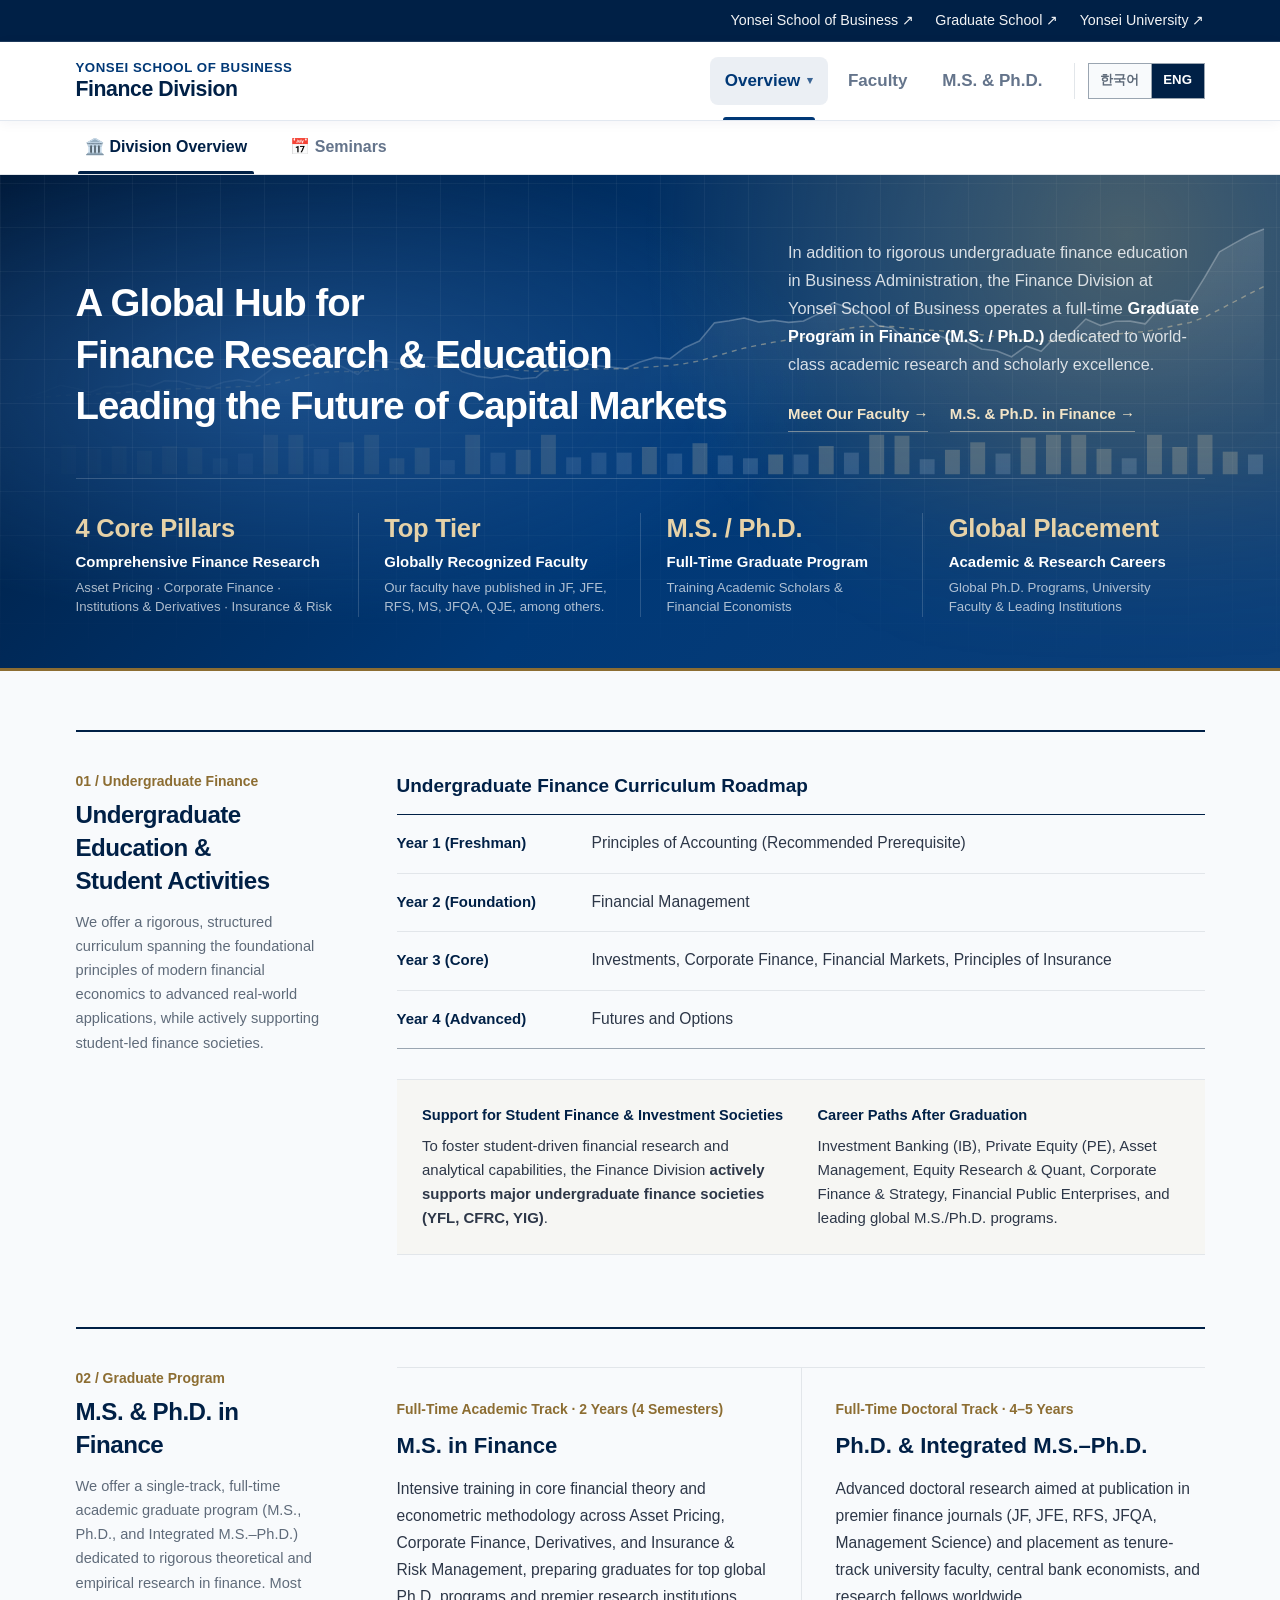
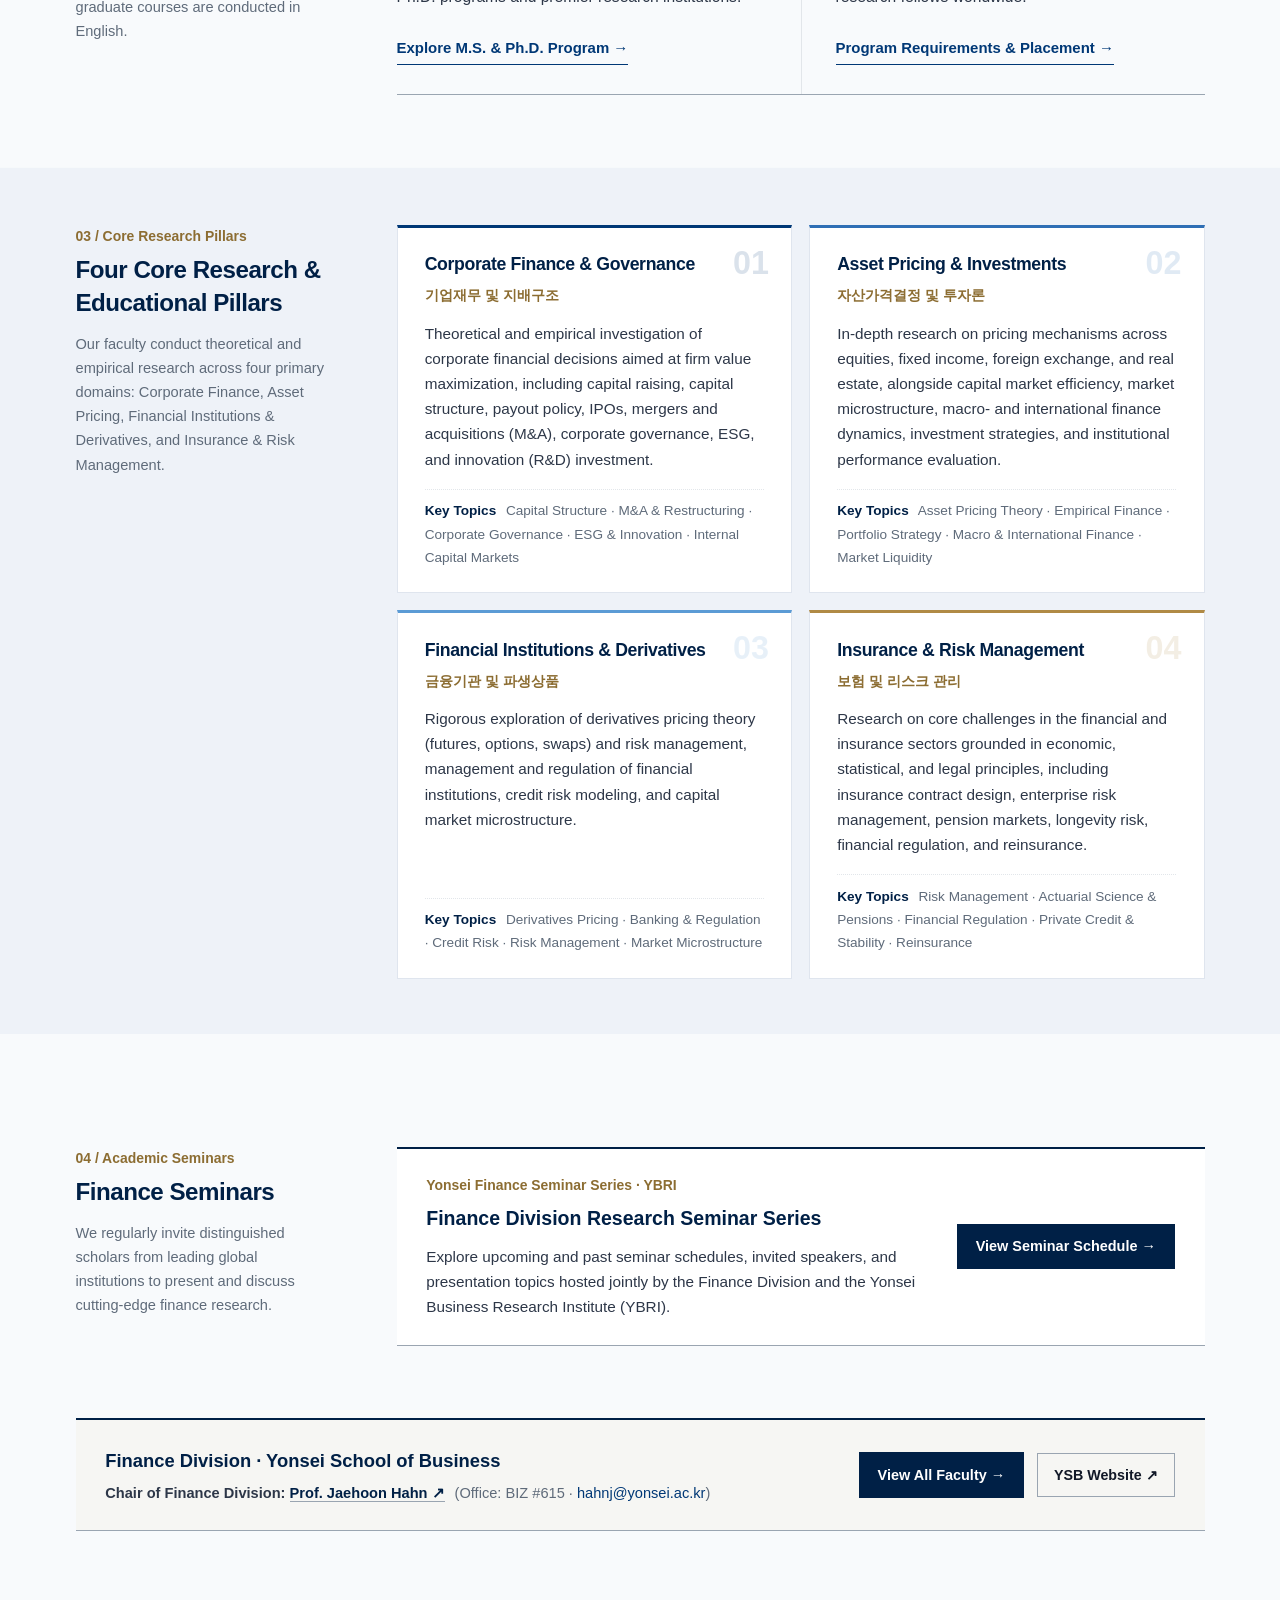
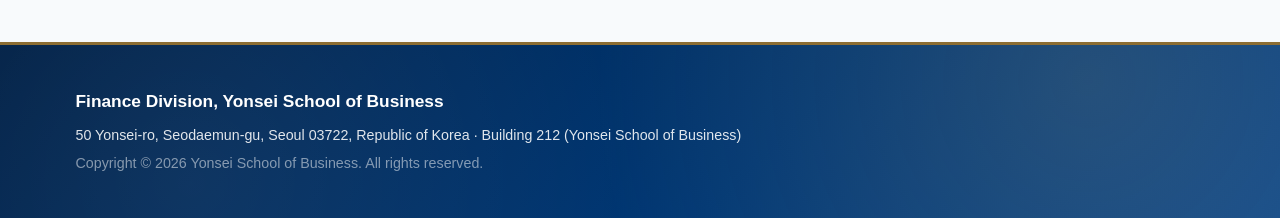
==== commit ee80b754: "Add files via upload" ====
--- a/en/index.html
+++ b/en/index.html
@@ -82,7 +82,15 @@
       </a>
 
       <nav class="main-nav" aria-label="Main Navigation">
-        <a href="index.html" class="nav-link active">Overview</a>
+        <div class="nav-item-dropdown">
+          <a href="index.html" class="nav-link nav-dropdown-toggle active">
+            Overview <span class="nav-dropdown-caret">▾</span>
+          </a>
+          <div class="nav-dropdown-menu">
+            <a href="index.html" class="nav-dropdown-item active">Division Overview</a>
+            <a href="seminars/index.html" class="nav-dropdown-item">Seminars</a>
+          </div>
+        </div>
         <a href="faculty/index.html" class="nav-link">Faculty</a>
         <a href="ms-finance/index.html" class="nav-link">M.S. &amp; Ph.D.</a>
         <div class="header-lang-switch">
@@ -94,6 +102,18 @@
       </nav>
     </div>
   </header>
+
+  <!-- Overview Sub-Nav Bar -->
+  <nav class="sub-nav-bar" aria-label="Overview Sub-Navigation">
+    <div class="sub-nav-container">
+      <a href="index.html" class="sub-nav-link active">
+        <span>🏛️ Division Overview</span>
+      </a>
+      <a href="seminars/index.html" class="sub-nav-link">
+        <span>📅 Seminars</span>
+      </a>
+    </div>
+  </nav>
 
   <!-- English Hero Banner -->
   <section id="hero-en" class="editorial-hero view-section active" lang="en">
@@ -293,41 +313,51 @@
         </div>
       </section>
 
-      <!-- 04. Division Leadership -->
-      <section class="editorial-section" style="margin-bottom: 1rem;">
+      <!-- 04. Academic Seminars -->
+      <section class="editorial-section">
         <div class="section-sidebar">
-          <span class="section-num">04 / Division Leadership</span>
-          <h2 class="section-heading">Division Leadership &amp;<br />Program Directors</h2>
+          <span class="section-num">04 / Academic Seminars</span>
+          <h2 class="section-heading">Finance Seminars</h2>
+          <p class="section-note">
+            We regularly invite distinguished scholars from leading global institutions to present and discuss cutting-edge finance research.
+          </p>
         </div>
 
         <div class="section-body">
-          <table class="leadership-table">
-            <tbody id="leadership-tbody-en">
-      <tr>
-        <th>
-          Chair of Finance Division
-          <span>재무분야 주임교수</span>
-        </th>
-        <td style="font-weight:700; color:var(--yonsei-navy);">
-          <a href="https://ysb.yonsei.ac.kr/ysb/faculty/finance.do?mode=view&articleNo=22024" target="_blank" rel="noopener" style="border-bottom:1px solid var(--rule-medium);">Prof. Jaehoon Hahn ↗</a>
-        </td>
-        <td>Office: BIZ #615</td>
-        <td><a href="javascript:void(0)" class="eml-protect" data-u="aGFobmo=" data-d="eW9uc2VpLmFjLmty" style="color:var(--yonsei-blue);" title="Send Email"><span class="eml-text">Email</span></a></td>
-      </tr>
-      <tr>
-        <th>
-          MS/Ph.D. Program Coordinator
-          <span>일반대학원 석박사 전공코디교수</span>
-        </th>
-        <td style="font-weight:700; color:var(--yonsei-navy);">
-          <a href="https://sjpyun.github.io/" target="_blank" rel="noopener" style="border-bottom:1px solid var(--rule-medium);">Prof. Sungjune Pyun ↗</a>
-        </td>
-        <td>Office: BIZ #643</td>
-        <td><a href="javascript:void(0)" class="eml-protect" data-u="c2pweXVu" data-d="eW9uc2VpLmFjLmty" style="color:var(--yonsei-blue);" title="Send Email"><span class="eml-text">Email</span></a></td>
-      </tr></tbody>
-          </table>
+          <div class="institutional-callout" style="margin:0; background:#ffffff;">
+            <div style="flex:1; min-width:280px;">
+              <div class="grad-track-label" style="margin-bottom:0.25rem;">Yonsei Finance Seminar Series · YBRI</div>
+              <h3 style="font-family:var(--font-serif); font-size:1.15rem; font-weight:700; color:var(--yonsei-navy); margin-bottom:0.45rem;">
+                Finance Division Research Seminar Series
+              </h3>
+              <p style="font-size:0.9rem; color:var(--text-body); line-height:1.65;">
+                Explore upcoming and past seminar schedules, invited speakers, and presentation topics hosted jointly by the Finance Division and the Yonsei Business Research Institute (YBRI).
+              </p>
+            </div>
+            <div style="display:flex; gap:0.75rem; flex-wrap:wrap; align-items:center;">
+              <a href="seminars/index.html" class="btn-editorial">View Seminar Schedule →</a>
+            </div>
+          </div>
         </div>
       </section>
+
+      <!-- Bottom Division Notice & Chair Contact -->
+      <div class="institutional-callout" style="margin-top:2rem; margin-bottom:1.5rem;">
+        <div style="flex:1; min-width:280px;">
+          <h4 style="font-family:var(--font-serif); font-size:1.08rem; font-weight:700; color:var(--yonsei-navy); margin-bottom:0.35rem;">
+            Finance Division · Yonsei School of Business
+          </h4>
+          <div style="font-size:0.86rem; color:var(--text-body); line-height:1.5;">
+            <strong>Chair of Finance Division:</strong>
+            <a href="https://ysb.yonsei.ac.kr/ysb/faculty/finance.do?mode=view&articleNo=22024" target="_blank" rel="noopener" style="color:var(--yonsei-navy); font-weight:700; text-decoration:none; border-bottom:1px solid var(--rule-medium);">Prof. Jaehoon Hahn ↗</a>
+            <span style="color:var(--text-muted); margin-left:0.35rem;">(Office: BIZ #615 · <a href="javascript:void(0)" class="eml-protect" data-u="aGFobmo=" data-d="eW9uc2VpLmFjLmty" style="color:var(--yonsei-blue);">Email</a>)</span>
+          </div>
+        </div>
+        <div style="display:flex; gap:0.75rem; flex-wrap:wrap; align-items:center;">
+          <a href="faculty/index.html" class="btn-editorial">View All Faculty →</a>
+          <a href="https://ysb.yonsei.ac.kr" target="_blank" rel="noopener" class="btn-editorial-outline">YSB Website ↗</a>
+        </div>
+      </div>
 
     </div>
   </main>
--- a/assets/style.css
+++ b/assets/style.css
@@ -1707,4 +1707,371 @@
   white-space: nowrap;
   overflow: hidden;
   text-overflow: ellipsis;
-}+}
+
+/* ==========================================================================
+   Q&A (자주 묻는 질문 FAQ) 에디토리얼 아코디언 스타일
+   ========================================================================== */
+.qa-accordion-list {
+  display: flex;
+  flex-direction: column;
+  gap: 0.85rem;
+}
+.qa-item {
+  background: #ffffff;
+  border: 1px solid var(--rule-light);
+  border-radius: 3px;
+  overflow: hidden;
+  transition: border-color 0.18s ease, box-shadow 0.18s ease;
+}
+.qa-item[open] {
+  border-color: #cbd5e1;
+  box-shadow: 0 3px 10px rgba(0, 32, 70, 0.05);
+}
+.qa-question {
+  display: flex;
+  align-items: center;
+  gap: 0.85rem;
+  padding: 1.1rem 1.35rem;
+  background: var(--bg-paper);
+  cursor: pointer;
+  user-select: none;
+  list-style: none;
+  font-size: 0.98rem;
+  font-weight: 700;
+  color: var(--yonsei-navy);
+  transition: background 0.15s ease;
+}
+.qa-question::-webkit-details-marker {
+  display: none;
+}
+.qa-question:hover {
+  background: var(--bg-warm);
+}
+.qa-item[open] .qa-question {
+  background: #ffffff;
+  border-bottom: 1px solid var(--rule-light);
+}
+.qa-q-badge {
+  font-family: var(--font-mono);
+  font-size: 0.82rem;
+  font-weight: 800;
+  color: #ffffff;
+  background: var(--yonsei-navy);
+  padding: 0.18rem 0.55rem;
+  border-radius: 2px;
+  flex-shrink: 0;
+  letter-spacing: 0.02em;
+}
+.qa-q-text {
+  flex: 1;
+  line-height: 1.48;
+}
+.qa-toggle-icon {
+  width: 18px;
+  height: 18px;
+  flex-shrink: 0;
+  position: relative;
+  display: inline-block;
+  transition: transform 0.2s ease;
+}
+.qa-toggle-icon::before,
+.qa-toggle-icon::after {
+  content: "";
+  position: absolute;
+  background: var(--text-muted);
+  top: 50%;
+  left: 50%;
+  transform: translate(-50%, -50%);
+}
+.qa-toggle-icon::before {
+  width: 12px;
+  height: 2px;
+}
+.qa-toggle-icon::after {
+  width: 2px;
+  height: 12px;
+  transition: transform 0.2s ease, opacity 0.2s ease;
+}
+.qa-item[open] .qa-toggle-icon::after {
+  transform: translate(-50%, -50%) rotate(90deg);
+  opacity: 0;
+}
+.qa-answer {
+  padding: 1.25rem 1.45rem;
+  background: #ffffff;
+  font-size: 0.92rem;
+  color: var(--text-body);
+  line-height: 1.78;
+}
+.qa-answer strong {
+  color: var(--yonsei-navy);
+}
+
+
+/* ==========================================================================
+   Navigation Dropdown & Sub-Nav Bar (석박사과정 서브메뉴)
+   ========================================================================== */
+.nav-item-dropdown {
+  position: relative;
+  display: inline-flex;
+  align-items: center;
+}
+
+.nav-dropdown-toggle {
+  display: inline-flex;
+  align-items: center;
+  gap: 0.25rem;
+}
+
+.nav-dropdown-caret {
+  font-size: 0.65rem;
+  transition: transform 0.2s cubic-bezier(0.16, 1, 0.3, 1);
+  opacity: 0.75;
+  display: inline-block;
+  margin-left: 0.15rem;
+}
+
+.nav-item-dropdown:hover .nav-dropdown-caret,
+.nav-item-dropdown.open .nav-dropdown-caret {
+  transform: rotate(180deg);
+  opacity: 1;
+}
+
+.nav-dropdown-menu {
+  position: absolute;
+  top: calc(100% + 4px);
+  left: 0;
+  min-width: 140px;
+  background: #ffffff;
+  border: 1px solid rgba(0, 32, 70, 0.12);
+  border-radius: 8px;
+  box-shadow: 0 10px 25px rgba(0, 32, 70, 0.12);
+  padding: 0.35rem;
+  display: none;
+  flex-direction: column;
+  gap: 0.15rem;
+  z-index: 1000;
+  animation: navFadeIn 0.18s cubic-bezier(0.16, 1, 0.3, 1);
+}
+
+@keyframes navFadeIn {
+  from {
+    opacity: 0;
+    transform: translateY(-4px);
+  }
+  to {
+    opacity: 1;
+    transform: translateY(0);
+  }
+}
+
+.nav-item-dropdown:hover .nav-dropdown-menu,
+.nav-item-dropdown:focus-within .nav-dropdown-menu,
+.nav-item-dropdown.open .nav-dropdown-menu {
+  display: flex;
+}
+
+/* Hover bridge */
+.nav-dropdown-menu::before {
+  content: "";
+  position: absolute;
+  top: -8px;
+  left: 0;
+  right: 0;
+  height: 8px;
+}
+
+.nav-dropdown-item {
+  display: block;
+  padding: 0.5rem 0.85rem;
+  font-size: 0.92rem;
+  font-weight: 600;
+  color: var(--text-body);
+  text-decoration: none;
+  border-radius: 6px;
+  transition: all 0.15s ease;
+  white-space: nowrap;
+}
+
+.nav-dropdown-item:hover {
+  background: var(--bg-card, #f1f5f9);
+  color: var(--yonsei-blue);
+}
+
+.nav-dropdown-item.active {
+  color: var(--yonsei-navy);
+  background: rgba(0, 56, 118, 0.08);
+  font-weight: 700;
+}
+
+/* Sub-Nav Bar (석박사과정 페이지 전용 2차 메뉴 바) */
+.sub-nav-bar {
+  background: #ffffff;
+  border-bottom: 1px solid var(--rule-light);
+  width: 100%;
+}
+
+.sub-nav-container {
+  max-width: var(--max-w, 1200px);
+  margin: 0 auto;
+  padding: 0 1.5rem;
+  display: flex;
+  gap: 0.25rem;
+  overflow-x: auto;
+  scrollbar-width: none;
+}
+
+.sub-nav-container::-webkit-scrollbar {
+  display: none;
+}
+
+.sub-nav-link {
+  display: inline-flex;
+  align-items: center;
+  gap: 0.4rem;
+  padding: 0.75rem 1.15rem;
+  font-size: 0.94rem;
+  font-weight: 600;
+  color: var(--text-secondary, #64748b);
+  text-decoration: none;
+  position: relative;
+  transition: all 0.2s ease;
+  white-space: nowrap;
+}
+
+.sub-nav-link:hover {
+  color: var(--yonsei-blue);
+}
+
+.sub-nav-link.active {
+  color: var(--yonsei-navy);
+  font-weight: 700;
+}
+
+.sub-nav-link.active::after {
+  content: "";
+  position: absolute;
+  bottom: 0;
+  left: 0.75rem;
+  right: 0.75rem;
+  height: 2.5px;
+  background: var(--yonsei-navy);
+  border-radius: 2px 2px 0 0;
+}
+
+/* ==========================================================================
+   Seminar Iframe Crop & Viewer (세미나 안내 전용 크롭 뷰어)
+   ========================================================================== */
+.main-content.seminar-wide-content {
+  max-width: 1480px;
+}
+
+.seminar-viewer-card {
+  background: #ffffff;
+  border: 1px solid var(--rule-light);
+  border-top: 3px solid var(--yonsei-navy);
+  border-radius: 6px;
+  box-shadow: 0 8px 24px rgba(0, 32, 70, 0.05);
+  overflow: hidden;
+  margin-top: 1.5rem;
+}
+
+.seminar-viewer-toolbar {
+  display: flex;
+  justify-content: space-between;
+  align-items: center;
+  flex-wrap: wrap;
+  gap: 0.75rem;
+  padding: 0.9rem 1.35rem;
+  background: #f8fafc;
+  border-bottom: 1px solid var(--rule-light);
+}
+
+.seminar-toolbar-title {
+  display: flex;
+  align-items: center;
+  gap: 0.6rem;
+  font-size: 0.92rem;
+  font-weight: 700;
+  color: var(--yonsei-navy);
+}
+
+.seminar-live-dot {
+  width: 8px;
+  height: 8px;
+  border-radius: 50%;
+  background: #0d9488;
+  box-shadow: 0 0 0 3px rgba(13, 148, 136, 0.18);
+  display: inline-block;
+}
+
+.seminar-toolbar-actions {
+  display: flex;
+  align-items: center;
+  gap: 0.5rem;
+  flex-wrap: wrap;
+}
+
+.seminar-btn-sm {
+  display: inline-flex;
+  align-items: center;
+  gap: 0.35rem;
+  padding: 0.38rem 0.8rem;
+  font-size: 0.82rem;
+  font-weight: 600;
+  border-radius: 4px;
+  border: 1px solid var(--rule-medium);
+  background: #ffffff;
+  color: var(--yonsei-navy);
+  cursor: pointer;
+  transition: all 0.15s ease;
+  text-decoration: none;
+}
+
+.seminar-btn-sm:hover {
+  background: var(--yonsei-navy);
+  color: #ffffff;
+  border-color: var(--yonsei-navy);
+}
+
+.seminar-iframe-crop {
+  position: relative;
+  width: 100%;
+  height: 1540px;
+  overflow: hidden;
+  background: #ffffff;
+}
+
+.seminar-iframe-crop iframe {
+  position: absolute;
+  top: -575px;
+  left: 0;
+  width: 100%;
+  height: 2350px;
+  border: 0;
+}
+
+@media (max-width: 1024px) {
+  .seminar-iframe-crop {
+    height: 1850px;
+  }
+  .seminar-iframe-crop iframe {
+    top: -495px;
+    height: 2600px;
+  }
+}
+
+@media (max-width: 768px) {
+  .seminar-iframe-crop {
+    height: 1400px;
+    overflow-y: auto;
+    -webkit-overflow-scrolling: touch;
+  }
+  .seminar-iframe-crop iframe {
+    position: relative;
+    top: 0;
+    margin-top: -390px;
+    height: 2800px;
+  }
+}
